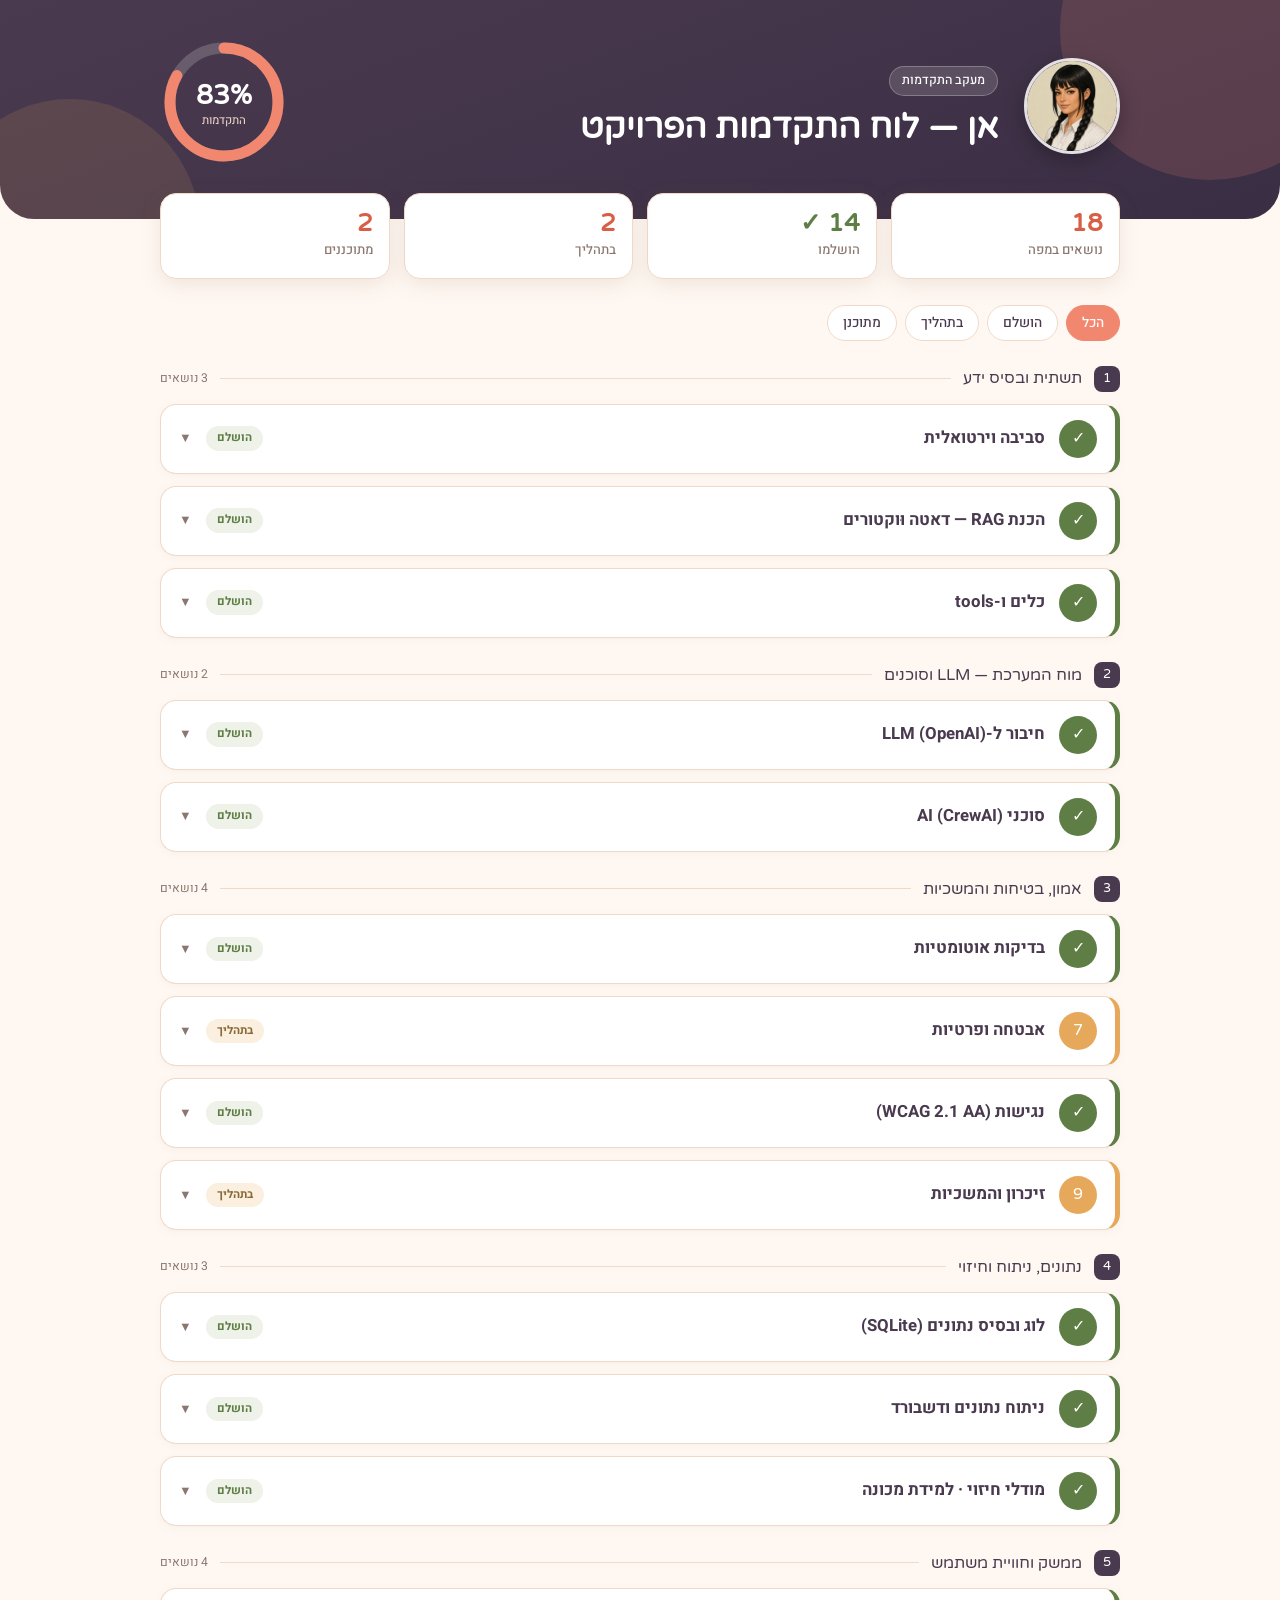
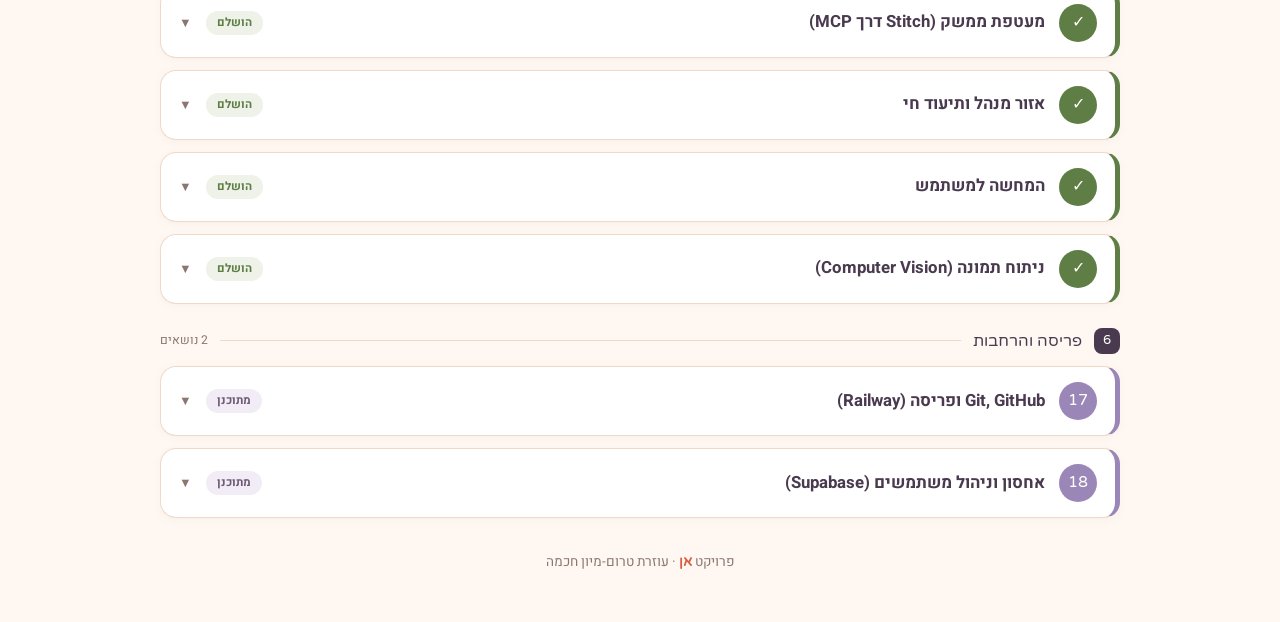
==== docs/anne_progress_dashboard.html @ 2f02ec6b "commit ראשון: "אן" — עוזרת טריאז' מקדים בעברית צירוף ראשון של הפרויקט לבקרת גרסאות. כולל את כל השכבו" ====
<!DOCTYPE html>
<html lang="he" dir="rtl">
<head>
<meta charset="utf-8">
<meta name="viewport" content="width=device-width, initial-scale=1">
<title>אן — לוח התקדמות</title>
<link rel="preconnect" href="https://fonts.googleapis.com">
<link rel="preconnect" href="https://fonts.gstatic.com" crossorigin>
<link href="https://fonts.googleapis.com/css2?family=Varela+Round&family=Heebo:wght@300;400;500;700;800&display=swap" rel="stylesheet">
<style>
:root{
  --page:#FFF8F2;--surface:#FFFFFF;--cream:#FBF0E2;
  --coral:#F2876F;--coral-d:#D85F45;--coral-l:#FDEEE8;
  --plum:#4A3A4F;--lav:#9B86B8;--gold:#E6A95C;
  --sage:#5F7E45;--sage-bg:#EEF2E9;
  --muted:#8C7670;--border:#F0D9C9;
  --disp:'Varela Round',sans-serif;--body:'Heebo',sans-serif;
  --shadow:0 6px 22px rgba(122,90,74,.12);
}
*{box-sizing:border-box;margin:0;padding:0}
body{font-family:var(--body);background:var(--page);color:var(--plum);line-height:1.6;-webkit-font-smoothing:antialiased;padding-bottom:3rem}
.wrap{max-width:1000px;margin:0 auto;padding:0 20px}
.hero{background:linear-gradient(160deg,#4A3A4F 0%,#3A2E44 100%);color:#fff;border-radius:0 0 34px 34px;padding:38px 0 44px;position:relative;overflow:hidden}
.hero::before{content:"";position:absolute;width:300px;height:300px;border-radius:50%;background:var(--coral);opacity:.16;top:-120px;right:-80px}
.hero::after{content:"";position:absolute;width:260px;height:260px;border-radius:50%;background:var(--gold);opacity:.13;bottom:-140px;left:-60px}
.hero-inner{display:flex;align-items:center;gap:26px;flex-wrap:wrap;position:relative;z-index:1}
.avatar{width:96px;height:96px;border-radius:50%;flex:none;box-shadow:0 6px 20px rgba(0,0,0,.28);border:3px solid rgba(255,255,255,.85)}
.hero h1{font-family:var(--disp);font-size:2.15rem;line-height:1.15}
.badge-view{display:inline-block;background:rgba(255,255,255,.14);border:1px solid rgba(255,255,255,.25);color:#fff;font-size:.78rem;font-weight:500;padding:4px 12px;border-radius:999px;margin-bottom:12px}
.ring-box{margin-inline-start:auto;text-align:center;position:relative}
.ring{transform:rotate(-90deg)}
.ring-track{fill:none;stroke:rgba(255,255,255,.18);stroke-width:11}
.ring-val{fill:none;stroke:var(--coral);stroke-width:11;stroke-linecap:round;stroke-dasharray:339.29;stroke-dashoffset:339.29;transition:stroke-dashoffset 1.4s cubic-bezier(.22,1,.36,1)}
.ring-num{position:absolute;inset:0;display:flex;flex-direction:column;align-items:center;justify-content:center}
.ring-num b{font-family:var(--disp);font-size:1.7rem;line-height:1}
.ring-num span{font-size:.72rem;color:#FBE0D0;margin-top:2px}
.tiles{display:grid;grid-template-columns:repeat(4,1fr);gap:14px;margin-top:-26px;position:relative;z-index:3}
.tile{background:var(--surface);border:1px solid var(--border);border-radius:16px;padding:16px;box-shadow:var(--shadow)}
.tile b{font-family:var(--disp);font-size:1.55rem;color:var(--coral-d);display:block;line-height:1.1}
.tile small{color:var(--muted);font-size:.82rem;font-weight:500}
.tile.accent b{color:var(--sage)}
.filters{display:flex;gap:8px;flex-wrap:wrap;margin:26px 0 18px}
.filters button{font-family:var(--body);font-size:.86rem;font-weight:500;cursor:pointer;border:1px solid var(--border);background:var(--surface);color:var(--plum);padding:7px 15px;border-radius:999px;transition:all .18s}
.filters button:hover{border-color:var(--coral)}
.filters button.on{background:var(--coral);border-color:var(--coral);color:#fff}
.filters button:focus-visible{outline:3px solid var(--lav);outline-offset:2px}
.phase{display:flex;align-items:center;gap:12px;margin:24px 0 12px}
.phase-num{width:26px;height:26px;border-radius:8px;flex:none;background:var(--plum);color:#fff;font-family:var(--disp);font-size:.82rem;display:flex;align-items:center;justify-content:center}
.phase h2{font-family:var(--disp);font-size:1.02rem;font-weight:400;color:var(--plum);white-space:nowrap}
.phase .line{flex:1;height:1px;background:var(--border)}
.phase .cnt{font-size:.76rem;color:var(--muted);white-space:nowrap}
.card{background:var(--surface);border:1px solid var(--border);border-radius:16px;margin-bottom:12px;overflow:hidden;box-shadow:0 2px 8px rgba(122,90,74,.05);border-inline-start:5px solid var(--muted);transition:box-shadow .2s,transform .2s}
.card.s-done{border-inline-start-color:var(--sage)}
.card.s-progress{border-inline-start-color:var(--gold)}
.card.s-planned{border-inline-start-color:var(--lav)}
.card:hover{box-shadow:var(--shadow);transform:translateY(-1px)}
.card-head{display:flex;align-items:center;gap:14px;padding:15px 18px;cursor:pointer;user-select:none}
.num{width:38px;height:38px;border-radius:50%;flex:none;display:flex;align-items:center;justify-content:center;font-family:var(--disp);font-size:1rem;color:#fff;background:var(--lav)}
.s-done .num{background:var(--sage)}.s-progress .num{background:var(--gold)}
.card-head h3{font-size:1.05rem;font-weight:700;flex:1;min-width:0}
.pill{font-size:.72rem;font-weight:700;padding:3px 11px;border-radius:999px;white-space:nowrap}
.pill.done{background:var(--sage-bg);color:var(--sage)}
.pill.progress{background:#FBF0DF;color:#8A6A3A}
.pill.planned{background:#F1ECF5;color:#6E5A75}
.chev{color:var(--muted);transition:transform .25s;flex:none;font-size:.8rem}
.card.open .chev{transform:rotate(180deg)}
.card-body{max-height:0;overflow:hidden;transition:max-height .35s ease}
.card-body-in{padding:0 70px 18px 18px}
.card-body p{color:var(--plum);margin-bottom:10px}
.card-body .note{color:var(--muted);font-size:.9rem;background:var(--cream);border-radius:10px;padding:9px 12px;border-inline-start:3px solid var(--gold)}
.module{display:inline-block;font-size:.76rem;font-weight:500;color:var(--coral-d);background:var(--coral-l);padding:4px 12px;border-radius:999px}
footer{text-align:center;color:var(--muted);font-size:.85rem;margin-top:34px}
footer b{color:var(--coral-d);font-family:var(--disp)}
@media(max-width:720px){.tiles{grid-template-columns:repeat(2,1fr)}.ring-box{margin:18px auto 0}.hero-inner{justify-content:center;text-align:center}.card-body-in{padding-inline:18px}.phase h2{white-space:normal}}
@media(prefers-reduced-motion:reduce){*{transition:none!important;animation:none!important}.ring-val{transition:none!important}}
</style>
</head>
<body>
<header class="hero">
  <div class="wrap hero-inner">
    <img class="avatar" src="[data-uri]" alt="אן">
    <div>
      <span class="badge-view">מעקב התקדמות</span>
      <h1>אן — לוח התקדמות הפרויקט</h1>
    </div>
    <div class="ring-box">
      <svg class="ring" width="128" height="128" viewBox="0 0 128 128">
        <circle class="ring-track" cx="64" cy="64" r="54"></circle>
        <circle class="ring-val" id="ring" cx="64" cy="64" r="54"></circle>
      </svg>
      <div class="ring-num"><b id="pctnum">0%</b><span>התקדמות</span></div>
    </div>
  </div>
</header>
<div class="wrap">
  <div class="tiles">
    <div class="tile"><b>18</b><small>נושאים במפה</small></div>
    <div class="tile accent"><b>14 ✓</b><small>הושלמו</small></div>
    <div class="tile"><b>2</b><small>בתהליך</small></div>
    <div class="tile"><b>2</b><small>מתוכננים</small></div>
  </div>
  <div class="filters" id="filters">
    <button class="on" data-f="all">הכל</button>
    <button data-f="done">הושלם</button>
    <button data-f="progress">בתהליך</button>
    <button data-f="planned">מתוכנן</button>
  </div>
  <div id="list"></div>
  <footer>פרויקט <b>אן</b> · עוזרת טרום-מיון חכמה</footer>
</div>
<script>
const DATA=[{"n": 1, "phase": "foundation", "title": "סביבה וירטואלית", "status": "done", "connect": "סביבת עבודה וירטואלית (Python 3.12.11) שמבודדת את כל התלויות של הפרויקט ומבטיחה שהוא ירוץ באופן זהה בכל מחשב — גם ב-Mac וגם ב-Windows. כל התקנה והרצה מתבצעות בתוך הסביבה כדי למנוע התנגשויות גרסאות.", "module": "יסודות · סביבת פיתוח", "note": ""}, {"n": 2, "phase": "foundation", "title": "הכנת RAG — דאטה וּוקטורים", "status": "done", "connect": "25 מסמכי עברית לטיפול ראשוני נוקו (בלי תפריטים ופרסומות), חולקו לפי תחום ל-chunks והוטמעו כווקטורים ב-ChromaDB עם מודל embedding רב-לשוני (e5). שם התת-תיקייה הפך לתגית topic, כך שכל רופא שולף רק מהתחום שלו. השליפה סמנטית — לפי משמעות ולא מילים מדויקות.", "module": "LLM & RAG", "note": ""}, {"n": 3, "phase": "foundation", "title": "כלים ו-tools", "status": "done", "connect": "כלי הקשר חינמיים וללא מפתח: מזג אוויר (Open-Meteo, כולל מקסימום יומי), שעה מקומית (datetime) ומיקום. יחד עם שליפת ה-RAG, כולם עטופים ככלי CrewAI שהסוכנים קוראים בזמן שיחה. ההקשר הזה מדייק את האנמנזה — למשל כאב ראש אחרי יום חם מעלה השערת התייבשות.", "module": "APIs · Function Calling", "note": ""}, {"n": 4, "phase": "brain", "title": "חיבור ל-LLM (OpenAI)", "status": "done", "connect": "כל הסוכנים רצים על מודל של OpenAI (GPT), עם מפתח שנשמר ב-.env ולא בקוד. לכל תפקיד מודל וטמפרטורה מותאמים: הבטיחות מקבלת את המודל החזק בטמפרטורה נמוכה, והמומחים מודל חסכוני. טמפרטורה נמוכה קריטית ברפואה — רוצים עקביות, לא יצירתיות.", "module": "LLM", "note": ""}, {"n": 5, "phase": "brain", "title": "סוכני AI (CrewAI)", "status": "done", "connect": "צוות של שישה סוכנים: אן (אנמנזה + הקול היחיד שהמשתמש שומע), ארבעה רופאים מומחים — Dr. Wynds (פצעים), Dr. Anziety (חרדה), Dr. DeHydra (התייבשות), Dr. Colde (הצטננות) — ו-Dr. Dexter לבטיחות. מה שמבדיל ביניהם הוא ההנחיה והכלים, לא המודל. הניתוב לרופא נעשה מאחורי הקלעים, והתשובה תמיד חוזרת דרך אן.", "module": "Agents · CrewAI", "note": ""}, {"n": 6, "phase": "trust", "title": "בדיקות אוטומטיות", "status": "done", "connect": "סוללת בדיקות אחת (test_anne_suite) שגדלה יחד עם הפרויקט: 127 בדיקות שעוברות במלואן (0 נכשלו), ממופות לתוכנית בדיקות בת 19 נקודות ולשקפי המצגת. מצב offline רץ בחינם בלי קריאות LLM, ומצב חי מאמת שיחות שלמות מקצה-לקצה. חמש נקודות שתלויות בשלבים עתידיים מסומנות כ'מדולג' עם סיבה — דילוג מוצהר אינו כישלון.", "module": "Testing", "note": ""}, {"n": 7, "phase": "trust", "title": "אבטחה ופרטיות", "status": "progress", "connect": "Dr. Dexter חוסם מצבי חירום ומפנה למיון או למוקד רפואה דחופה קרוב ופתוח לפי מיקום ושעה, מתוך מאגר מקומי. validator מסנן מקורות שהומצאו, וכל הסודות — כולל פרטי הכניסה לאזור המנהל — נשמרים ב-.env מחוץ ל-Git. עמידות להזרקת הנחיות מאומתת בבדיקות, והפרטיות מובנית: הלוג שומר שדות מובנים בלבד.", "module": "AI Security", "note": ""}, {"n": 8, "phase": "trust", "title": "נגישות (WCAG 2.1 AA)", "status": "done", "connect": "הממשק נבנה לפי WCAG 2.1 רמת AA — המכנה המשותף של התקן הישראלי ת\"י 5568 ושל EN 301 549 האירופי: HTML סמנטי, ניווט מקלדת מלא, יחסי ניגודיות, שמות נגישים, ופאנל התאמות אישיות. תשובות אן מוכרזות לקוראי מסך, והודעות חירום בעדיפות מיידית.", "module": "נגישות · WCAG", "note": ""}, {"n": 9, "phase": "trust", "title": "זיכרון והמשכיות", "status": "progress", "connect": "ChatSession שומר את הקשר השיחה בין תורים, כך שאן זוכרת מה נאמר קודם. בממשק נוצר מזהה אקראי ואנונימי שנשמר בדפדפן (localStorage, כמו קוקי) ומאפשר להמשיך את אותה שיחה — והמזהה עצמו במכוון אינו נכתב ללוג, כדי לשמור על הפרטיות המובנית. מה שנותר: שאלת מעקב בביקור חוזר ('איך אתה מרגיש היום?').", "module": "CrewAI · Memory", "note": ""}, {"n": 10, "phase": "data", "title": "לוג ובסיס נתונים (SQLite)", "status": "done", "connect": "כל תור-שיחה נשמר כרשומה אנונימית ב-SQLite: תחום, תמצית תסמין, חומרה, שעה, מזג אוויר, האם הופנה למיון, ומדדי מערכת. הסכמה תוכננה בכוונה בלי שדה טקסט-חופשי, כך שאין איפה לשמור מידע מזהה. זהו הבסיס לניתוח הנתונים ולמודל החיזוי.", "module": "Databases · SQL", "note": ""}, {"n": 11, "phase": "data", "title": "ניתוח נתונים ודשבורד", "status": "done", "connect": "pandas מנתח את הלוג, ו-Altair (Vega-Lite) מצייר את הגרפים בדשבורד Streamlit: התפלגות מקרים לפי תחום ושעה, שיעור ההפניות למיון, שימוש בכלים ואיורים נפוצים. מעל כל גרף יש הסבר קצר על מה הוא מציג, ויש מתג בין נתונים סינתטיים (500 רשומות) לנתונים אמיתיים. התובנה המרכזית מחברת מזג אוויר לפניות — feature engineering אמיתי.", "module": "Data Science · EDA · Streamlit", "note": ""}, {"n": 12, "phase": "data", "title": "מודלי חיזוי · למידת מכונה", "status": "done", "connect": "ארבעה מודלים ב-scikit-learn מתאמנים על אותו פיצול ומשווים ביניהם: רגרסיה לוגיסטית, יער אקראי, הגבהת גרדיאנט, ובסיס-שכיחות כקו ייחוס. כל מודל מוצג עם ROC-AUC, הסבר בעברית פשוטה, ותיבה נפתחת עם המתמטיקה שמאחוריו — וגם חיזוי אינטראקטיבי 'מה-אם'. כהדגמה לימודית של ML, לא ככלי קליני.", "module": "Machine Learning", "note": ""}, {"n": 13, "phase": "ui", "title": "מעטפת ממשק (Stitch דרך MCP)", "status": "done", "connect": "ממשק הצ'אט של אן נבנה ומחובר ל-backend דרך ChatSession.run_turn — המשתמש כותב, ואן עונה בעברית עם איור ומקורות, כולל הזרמת התשובה בזמן אמת. העיצוב נעשה מול Stitch דרך חיבור MCP — כלומר פרוטוקול MCP נמצא בשימוש בפועל בתהליך הפיתוח (ולא רק בתכנון); חיבור MCP מהאפליקציה עצמה לשירותים חיצוניים הוא שלב עתידי. נוסף גם אזור מנהל מעוצב שמרכז את כל תוצרי הפרויקט.", "module": "UI · Frontend · MCP", "note": ""}, {"n": 14, "phase": "ui", "title": "אזור מנהל ותיעוד חי", "status": "done", "connect": "מסך מנהל מוגן שמרכז את כל תוצרי הפרויקט: דשבורד, מודל חיזוי, מסמך איפיון, תוכנית בדיקות, מקורות הידע, גלריית האיורים, רישיונות ותרחישי הדגמה. כל מסמך נמשך בזמן אמת ממקורו החי — כך שתמיד מוצגת הגרסה העדכנית ולא עותק מיושן.", "module": "תיעוד · UI", "note": ""}, {"n": 15, "phase": "ui", "title": "המחשה למשתמש", "status": "done", "connect": "איור הטיפול נבחר מרשימה סגורה ומאושרת מראש (illustration_id) — התאמה ודאית או כלום, כדי לא להטעות. 20 האיורים והמיפוי (illustrations.json) קיימים, וההצגה בפועל עובדת בממשק: האיור הנכון מופיע לצד תשובת אן, עם כיתובי השלבים בעברית.", "module": "UX · המחשה ויזואלית", "note": ""}, {"n": 16, "phase": "ui", "title": "ניתוח תמונה (Computer Vision)", "status": "done", "connect": "המשתמש מעלה תמונה, והמערכת בודקת אם היא שמישה (חדות, חשיפה), מחלצת מאפיינים מדידים (אחוז אדמומיות, שטח) בעזרת Pillow ו-numpy, ומקבלת תיאור טקסטואלי בעברית ממודל ראייה. התיאור נכנס לתשאול כהקשר נוסף — זה מעשיר תשאול ואינו אבחון, והתמונה מנותחת בזיכרון ואינה נשמרת (כולל הסרת EXIF).", "module": "Computer Vision", "note": ""}, {"n": 17, "phase": "deploy", "title": "Git, GitHub ופריסה (Railway)", "status": "planned", "connect": "ניהול גרסאות ב-Git וב-GitHub, והעלאת המערכת לרשת עם Railway. זה הופך את הפרויקט מ'רץ אצלי במחשב' ל'זמין אונליין' לכל מי שיש לו קישור.", "module": "Git · Deployment", "note": ""}, {"n": 18, "phase": "deploy", "title": "אחסון וניהול משתמשים (Supabase)", "status": "planned", "connect": "שדרוג מ-SQLite המקומי ל-Supabase (Postgres בענן) עם ניהול משתמשים מובנה, שיחליף את שער הכניסה הזמני של אזור המנהל. האפליקציה תדבר עם Supabase דרך ה-SDK, ואת הקמת הסכמה אפשר לבצע דרך שרת ה-MCP של Supabase. בזכות שכבת אחסון מודולרית, המעבר הוא בעיקר החלפת ה'צינור' מאחורי אותן פונקציות.", "module": "Databases (ענן) · MCP", "note": ""}];const PHASES=[{"key": "foundation", "label": "תשתית ובסיס ידע"}, {"key": "brain", "label": "מוח המערכת — LLM וסוכנים"}, {"key": "trust", "label": "אמון, בטיחות והמשכיות"}, {"key": "data", "label": "נתונים, ניתוח וחיזוי"}, {"key": "ui", "label": "ממשק וחוויית משתמש"}, {"key": "deploy", "label": "פריסה והרחבות"}];const PCT=83;
const statusText={done:"הושלם",progress:"בתהליך",planned:"מתוכנן"};
const list=document.getElementById('list');

function phaseHeader(idx,label,count){
  const d=document.createElement('div');d.className='phase';
  d.innerHTML='<span class="phase-num">'+idx+'</span><h2>'+label+'</h2><span class="line"></span><span class="cnt">'+count+' נושאים</span>';
  return d;
}
function cardEl(x){
  const c=document.createElement('div');c.className='card s-'+x.status;
  c.innerHTML='<div class="card-head"><div class="num">'+(x.status==='done'?'✓':x.n)+'</div>'+
    '<h3>'+x.title+'</h3><span class="pill '+x.status+'">'+statusText[x.status]+'</span><span class="chev">▼</span></div>'+
    '<div class="card-body"><div class="card-body-in"><p>'+x.connect+'</p>'+
    (x.note?'<p class="note">'+x.note+'</p>':'')+
    '<div><span class="module">'+x.module+'</span></div></div></div>';
  const head=c.querySelector('.card-head'),body=c.querySelector('.card-body');
  head.addEventListener('click',()=>{const o=c.classList.toggle('open');body.style.maxHeight=o?body.scrollHeight+'px':'0';});
  return c;
}
function render(filter){
  list.innerHTML='';
  if(filter==='all'){
    PHASES.forEach((p,i)=>{
      const items=DATA.filter(x=>x.phase===p.key);
      if(!items.length)return;
      list.appendChild(phaseHeader(i+1,p.label,items.length));
      items.forEach(x=>list.appendChild(cardEl(x)));
    });
  }else{
    const items=DATA.filter(x=>x.status===filter);
    if(!items.length){const e=document.createElement('p');e.style.cssText='color:var(--muted);padding:12px';e.textContent='אין נושאים בקטגוריה הזו.';list.appendChild(e);return;}
    items.forEach(x=>list.appendChild(cardEl(x)));
  }
}
document.getElementById('filters').addEventListener('click',e=>{
  const b=e.target.closest('button');if(!b)return;
  document.querySelectorAll('#filters button').forEach(x=>x.classList.remove('on'));
  b.classList.add('on');render(b.dataset.f);
});
render('all');
window.addEventListener('load',()=>{
  const r=document.getElementById('ring'),circ=2*Math.PI*54;
  setTimeout(()=>{r.style.strokeDashoffset=circ*(1-PCT/100);},180);
  const num=document.getElementById('pctnum');let cur=0;
  const iv=setInterval(()=>{cur+=2;if(cur>=PCT){cur=PCT;clearInterval(iv);}num.textContent=cur+'%';},26);
});
</script>
</body></html>
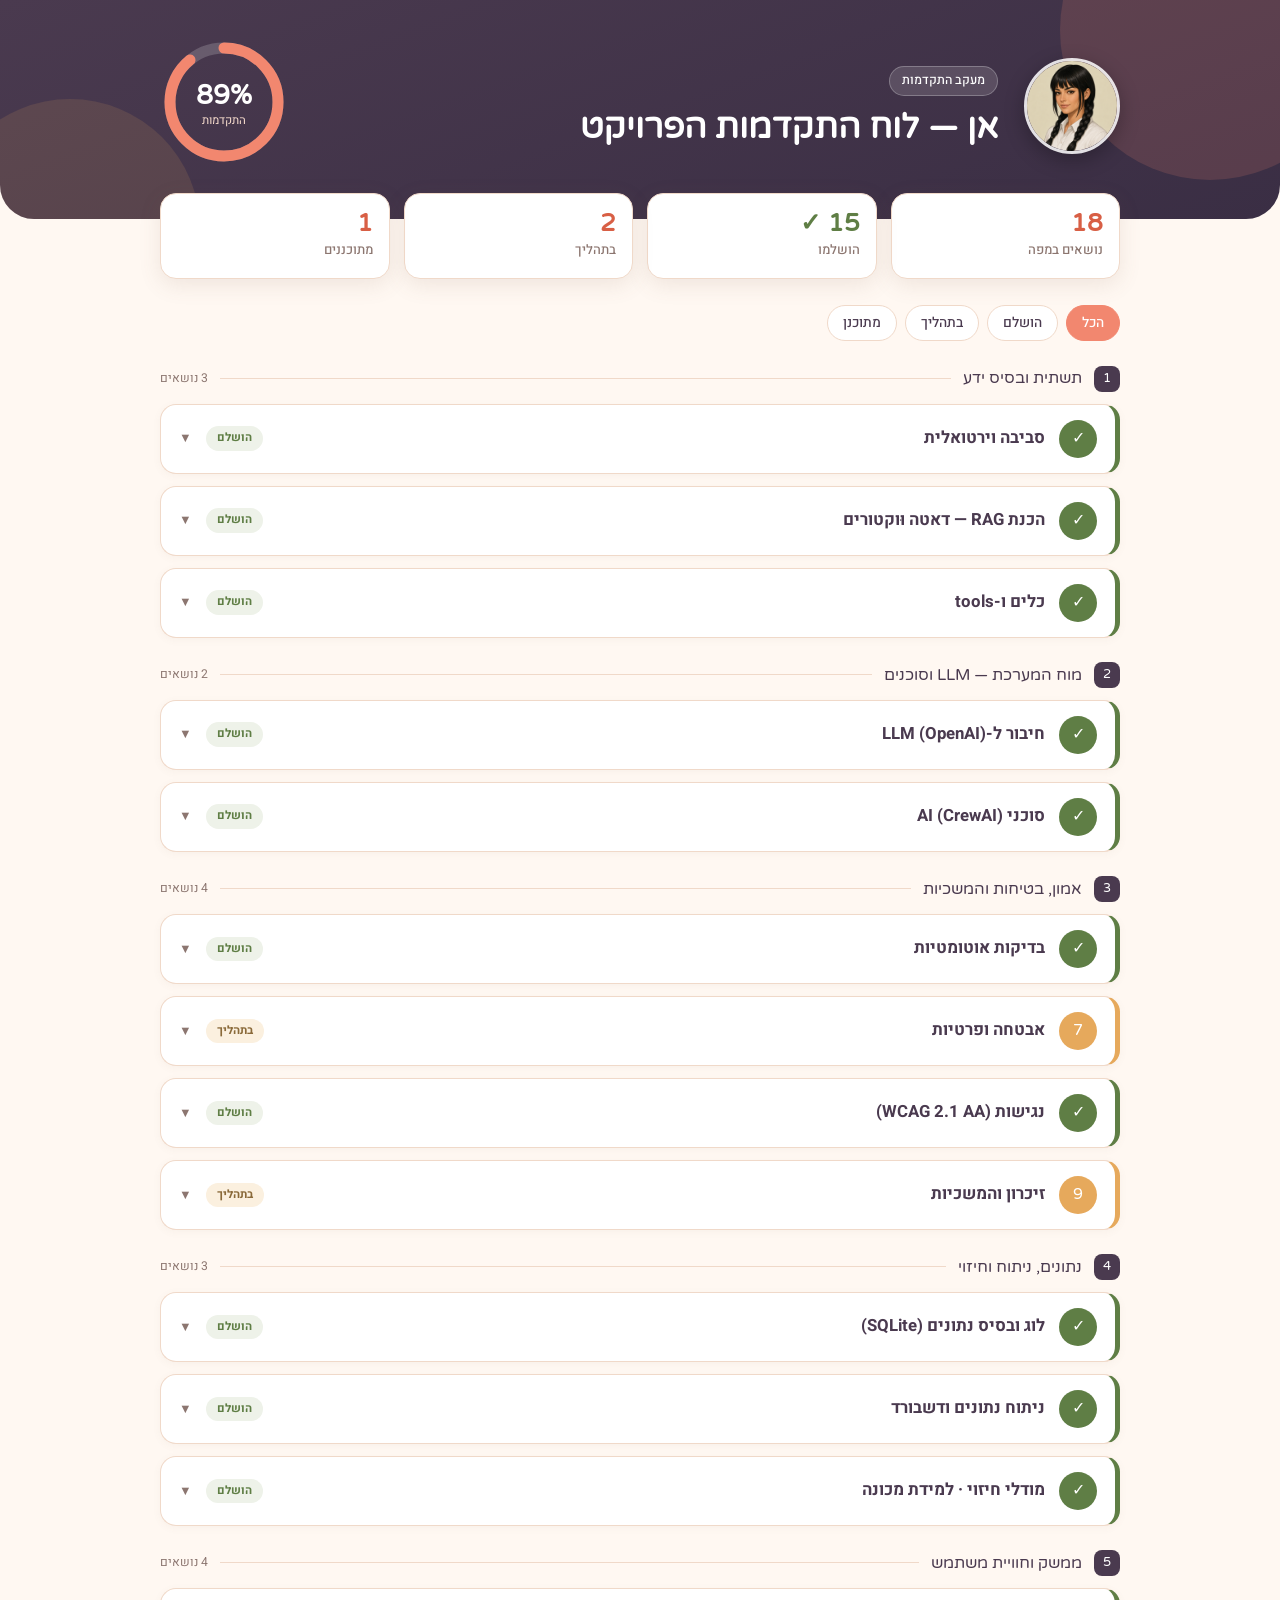
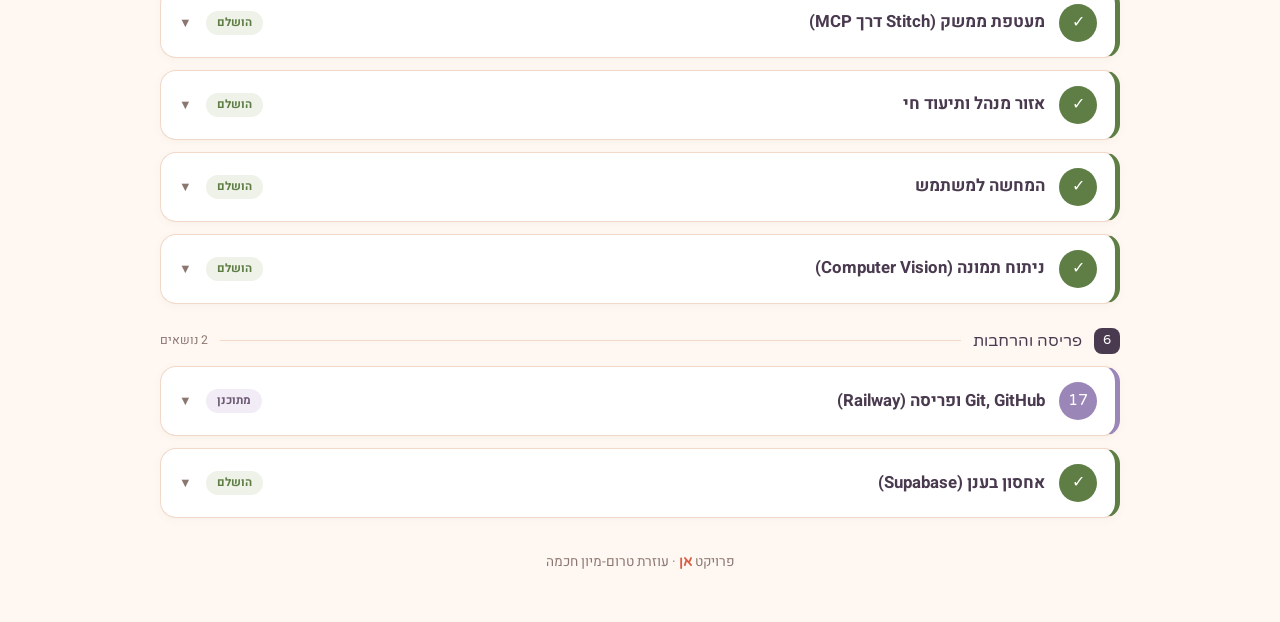
==== commit c0cb0d6a: "שכבת Supabase ללוג השיחות: מתג backend, RLS ומיגרציה נוצרת לוג השיחות רץ מעכשיו מעל SQLite מקומי או " ====
--- a/docs/anne_progress_dashboard.html
+++ b/docs/anne_progress_dashboard.html
@@ -95,9 +95,9 @@
 <div class="wrap">
   <div class="tiles">
     <div class="tile"><b>18</b><small>נושאים במפה</small></div>
-    <div class="tile accent"><b>14 ✓</b><small>הושלמו</small></div>
+    <div class="tile accent"><b>15 ✓</b><small>הושלמו</small></div>
     <div class="tile"><b>2</b><small>בתהליך</small></div>
-    <div class="tile"><b>2</b><small>מתוכננים</small></div>
+    <div class="tile"><b>1</b><small>מתוכננים</small></div>
   </div>
   <div class="filters" id="filters">
     <button class="on" data-f="all">הכל</button>
@@ -109,7 +109,7 @@
   <footer>פרויקט <b>אן</b> · עוזרת טרום-מיון חכמה</footer>
 </div>
 <script>
-const DATA=[{"n": 1, "phase": "foundation", "title": "סביבה וירטואלית", "status": "done", "connect": "סביבת עבודה וירטואלית (Python 3.12.11) שמבודדת את כל התלויות של הפרויקט ומבטיחה שהוא ירוץ באופן זהה בכל מחשב — גם ב-Mac וגם ב-Windows. כל התקנה והרצה מתבצעות בתוך הסביבה כדי למנוע התנגשויות גרסאות.", "module": "יסודות · סביבת פיתוח", "note": ""}, {"n": 2, "phase": "foundation", "title": "הכנת RAG — דאטה וּוקטורים", "status": "done", "connect": "25 מסמכי עברית לטיפול ראשוני נוקו (בלי תפריטים ופרסומות), חולקו לפי תחום ל-chunks והוטמעו כווקטורים ב-ChromaDB עם מודל embedding רב-לשוני (e5). שם התת-תיקייה הפך לתגית topic, כך שכל רופא שולף רק מהתחום שלו. השליפה סמנטית — לפי משמעות ולא מילים מדויקות.", "module": "LLM & RAG", "note": ""}, {"n": 3, "phase": "foundation", "title": "כלים ו-tools", "status": "done", "connect": "כלי הקשר חינמיים וללא מפתח: מזג אוויר (Open-Meteo, כולל מקסימום יומי), שעה מקומית (datetime) ומיקום. יחד עם שליפת ה-RAG, כולם עטופים ככלי CrewAI שהסוכנים קוראים בזמן שיחה. ההקשר הזה מדייק את האנמנזה — למשל כאב ראש אחרי יום חם מעלה השערת התייבשות.", "module": "APIs · Function Calling", "note": ""}, {"n": 4, "phase": "brain", "title": "חיבור ל-LLM (OpenAI)", "status": "done", "connect": "כל הסוכנים רצים על מודל של OpenAI (GPT), עם מפתח שנשמר ב-.env ולא בקוד. לכל תפקיד מודל וטמפרטורה מותאמים: הבטיחות מקבלת את המודל החזק בטמפרטורה נמוכה, והמומחים מודל חסכוני. טמפרטורה נמוכה קריטית ברפואה — רוצים עקביות, לא יצירתיות.", "module": "LLM", "note": ""}, {"n": 5, "phase": "brain", "title": "סוכני AI (CrewAI)", "status": "done", "connect": "צוות של שישה סוכנים: אן (אנמנזה + הקול היחיד שהמשתמש שומע), ארבעה רופאים מומחים — Dr. Wynds (פצעים), Dr. Anziety (חרדה), Dr. DeHydra (התייבשות), Dr. Colde (הצטננות) — ו-Dr. Dexter לבטיחות. מה שמבדיל ביניהם הוא ההנחיה והכלים, לא המודל. הניתוב לרופא נעשה מאחורי הקלעים, והתשובה תמיד חוזרת דרך אן.", "module": "Agents · CrewAI", "note": ""}, {"n": 6, "phase": "trust", "title": "בדיקות אוטומטיות", "status": "done", "connect": "סוללת בדיקות אחת (test_anne_suite) שגדלה יחד עם הפרויקט: 127 בדיקות שעוברות במלואן (0 נכשלו), ממופות לתוכנית בדיקות בת 19 נקודות ולשקפי המצגת. מצב offline רץ בחינם בלי קריאות LLM, ומצב חי מאמת שיחות שלמות מקצה-לקצה. חמש נקודות שתלויות בשלבים עתידיים מסומנות כ'מדולג' עם סיבה — דילוג מוצהר אינו כישלון.", "module": "Testing", "note": ""}, {"n": 7, "phase": "trust", "title": "אבטחה ופרטיות", "status": "progress", "connect": "Dr. Dexter חוסם מצבי חירום ומפנה למיון או למוקד רפואה דחופה קרוב ופתוח לפי מיקום ושעה, מתוך מאגר מקומי. validator מסנן מקורות שהומצאו, וכל הסודות — כולל פרטי הכניסה לאזור המנהל — נשמרים ב-.env מחוץ ל-Git. עמידות להזרקת הנחיות מאומתת בבדיקות, והפרטיות מובנית: הלוג שומר שדות מובנים בלבד.", "module": "AI Security", "note": ""}, {"n": 8, "phase": "trust", "title": "נגישות (WCAG 2.1 AA)", "status": "done", "connect": "הממשק נבנה לפי WCAG 2.1 רמת AA — המכנה המשותף של התקן הישראלי ת\"י 5568 ושל EN 301 549 האירופי: HTML סמנטי, ניווט מקלדת מלא, יחסי ניגודיות, שמות נגישים, ופאנל התאמות אישיות. תשובות אן מוכרזות לקוראי מסך, והודעות חירום בעדיפות מיידית.", "module": "נגישות · WCAG", "note": ""}, {"n": 9, "phase": "trust", "title": "זיכרון והמשכיות", "status": "progress", "connect": "ChatSession שומר את הקשר השיחה בין תורים, כך שאן זוכרת מה נאמר קודם. בממשק נוצר מזהה אקראי ואנונימי שנשמר בדפדפן (localStorage, כמו קוקי) ומאפשר להמשיך את אותה שיחה — והמזהה עצמו במכוון אינו נכתב ללוג, כדי לשמור על הפרטיות המובנית. מה שנותר: שאלת מעקב בביקור חוזר ('איך אתה מרגיש היום?').", "module": "CrewAI · Memory", "note": ""}, {"n": 10, "phase": "data", "title": "לוג ובסיס נתונים (SQLite)", "status": "done", "connect": "כל תור-שיחה נשמר כרשומה אנונימית ב-SQLite: תחום, תמצית תסמין, חומרה, שעה, מזג אוויר, האם הופנה למיון, ומדדי מערכת. הסכמה תוכננה בכוונה בלי שדה טקסט-חופשי, כך שאין איפה לשמור מידע מזהה. זהו הבסיס לניתוח הנתונים ולמודל החיזוי.", "module": "Databases · SQL", "note": ""}, {"n": 11, "phase": "data", "title": "ניתוח נתונים ודשבורד", "status": "done", "connect": "pandas מנתח את הלוג, ו-Altair (Vega-Lite) מצייר את הגרפים בדשבורד Streamlit: התפלגות מקרים לפי תחום ושעה, שיעור ההפניות למיון, שימוש בכלים ואיורים נפוצים. מעל כל גרף יש הסבר קצר על מה הוא מציג, ויש מתג בין נתונים סינתטיים (500 רשומות) לנתונים אמיתיים. התובנה המרכזית מחברת מזג אוויר לפניות — feature engineering אמיתי.", "module": "Data Science · EDA · Streamlit", "note": ""}, {"n": 12, "phase": "data", "title": "מודלי חיזוי · למידת מכונה", "status": "done", "connect": "ארבעה מודלים ב-scikit-learn מתאמנים על אותו פיצול ומשווים ביניהם: רגרסיה לוגיסטית, יער אקראי, הגבהת גרדיאנט, ובסיס-שכיחות כקו ייחוס. כל מודל מוצג עם ROC-AUC, הסבר בעברית פשוטה, ותיבה נפתחת עם המתמטיקה שמאחוריו — וגם חיזוי אינטראקטיבי 'מה-אם'. כהדגמה לימודית של ML, לא ככלי קליני.", "module": "Machine Learning", "note": ""}, {"n": 13, "phase": "ui", "title": "מעטפת ממשק (Stitch דרך MCP)", "status": "done", "connect": "ממשק הצ'אט של אן נבנה ומחובר ל-backend דרך ChatSession.run_turn — המשתמש כותב, ואן עונה בעברית עם איור ומקורות, כולל הזרמת התשובה בזמן אמת. העיצוב נעשה מול Stitch דרך חיבור MCP — כלומר פרוטוקול MCP נמצא בשימוש בפועל בתהליך הפיתוח (ולא רק בתכנון); חיבור MCP מהאפליקציה עצמה לשירותים חיצוניים הוא שלב עתידי. נוסף גם אזור מנהל מעוצב שמרכז את כל תוצרי הפרויקט.", "module": "UI · Frontend · MCP", "note": ""}, {"n": 14, "phase": "ui", "title": "אזור מנהל ותיעוד חי", "status": "done", "connect": "מסך מנהל מוגן שמרכז את כל תוצרי הפרויקט: דשבורד, מודל חיזוי, מסמך איפיון, תוכנית בדיקות, מקורות הידע, גלריית האיורים, רישיונות ותרחישי הדגמה. כל מסמך נמשך בזמן אמת ממקורו החי — כך שתמיד מוצגת הגרסה העדכנית ולא עותק מיושן.", "module": "תיעוד · UI", "note": ""}, {"n": 15, "phase": "ui", "title": "המחשה למשתמש", "status": "done", "connect": "איור הטיפול נבחר מרשימה סגורה ומאושרת מראש (illustration_id) — התאמה ודאית או כלום, כדי לא להטעות. 20 האיורים והמיפוי (illustrations.json) קיימים, וההצגה בפועל עובדת בממשק: האיור הנכון מופיע לצד תשובת אן, עם כיתובי השלבים בעברית.", "module": "UX · המחשה ויזואלית", "note": ""}, {"n": 16, "phase": "ui", "title": "ניתוח תמונה (Computer Vision)", "status": "done", "connect": "המשתמש מעלה תמונה, והמערכת בודקת אם היא שמישה (חדות, חשיפה), מחלצת מאפיינים מדידים (אחוז אדמומיות, שטח) בעזרת Pillow ו-numpy, ומקבלת תיאור טקסטואלי בעברית ממודל ראייה. התיאור נכנס לתשאול כהקשר נוסף — זה מעשיר תשאול ואינו אבחון, והתמונה מנותחת בזיכרון ואינה נשמרת (כולל הסרת EXIF).", "module": "Computer Vision", "note": ""}, {"n": 17, "phase": "deploy", "title": "Git, GitHub ופריסה (Railway)", "status": "planned", "connect": "ניהול גרסאות ב-Git וב-GitHub, והעלאת המערכת לרשת עם Railway. זה הופך את הפרויקט מ'רץ אצלי במחשב' ל'זמין אונליין' לכל מי שיש לו קישור.", "module": "Git · Deployment", "note": ""}, {"n": 18, "phase": "deploy", "title": "אחסון וניהול משתמשים (Supabase)", "status": "planned", "connect": "שדרוג מ-SQLite המקומי ל-Supabase (Postgres בענן) עם ניהול משתמשים מובנה, שיחליף את שער הכניסה הזמני של אזור המנהל. האפליקציה תדבר עם Supabase דרך ה-SDK, ואת הקמת הסכמה אפשר לבצע דרך שרת ה-MCP של Supabase. בזכות שכבת אחסון מודולרית, המעבר הוא בעיקר החלפת ה'צינור' מאחורי אותן פונקציות.", "module": "Databases (ענן) · MCP", "note": ""}];const PHASES=[{"key": "foundation", "label": "תשתית ובסיס ידע"}, {"key": "brain", "label": "מוח המערכת — LLM וסוכנים"}, {"key": "trust", "label": "אמון, בטיחות והמשכיות"}, {"key": "data", "label": "נתונים, ניתוח וחיזוי"}, {"key": "ui", "label": "ממשק וחוויית משתמש"}, {"key": "deploy", "label": "פריסה והרחבות"}];const PCT=83;
+const DATA=[{"n": 1, "phase": "foundation", "title": "סביבה וירטואלית", "status": "done", "connect": "סביבת עבודה וירטואלית (Python 3.12.11) שמבודדת את כל התלויות של הפרויקט ומבטיחה שהוא ירוץ באופן זהה בכל מחשב — גם ב-Mac וגם ב-Windows. כל התקנה והרצה מתבצעות בתוך הסביבה כדי למנוע התנגשויות גרסאות.", "module": "יסודות · סביבת פיתוח", "note": ""}, {"n": 2, "phase": "foundation", "title": "הכנת RAG — דאטה וּוקטורים", "status": "done", "connect": "25 מסמכי עברית לטיפול ראשוני נוקו (בלי תפריטים ופרסומות), חולקו לפי תחום ל-chunks והוטמעו כווקטורים ב-ChromaDB עם מודל embedding רב-לשוני (e5). שם התת-תיקייה הפך לתגית topic, כך שכל רופא שולף רק מהתחום שלו. השליפה סמנטית — לפי משמעות ולא מילים מדויקות.", "module": "LLM & RAG", "note": ""}, {"n": 3, "phase": "foundation", "title": "כלים ו-tools", "status": "done", "connect": "כלי הקשר חינמיים וללא מפתח: מזג אוויר (Open-Meteo, כולל מקסימום יומי), שעה מקומית (datetime) ומיקום. יחד עם שליפת ה-RAG, כולם עטופים ככלי CrewAI שהסוכנים קוראים בזמן שיחה. ההקשר הזה מדייק את האנמנזה — למשל כאב ראש אחרי יום חם מעלה השערת התייבשות.", "module": "APIs · Function Calling", "note": ""}, {"n": 4, "phase": "brain", "title": "חיבור ל-LLM (OpenAI)", "status": "done", "connect": "כל הסוכנים רצים על מודל של OpenAI (GPT), עם מפתח שנשמר ב-.env ולא בקוד. לכל תפקיד מודל וטמפרטורה מותאמים: הבטיחות מקבלת את המודל החזק בטמפרטורה נמוכה, והמומחים מודל חסכוני. טמפרטורה נמוכה קריטית ברפואה — רוצים עקביות, לא יצירתיות.", "module": "LLM", "note": ""}, {"n": 5, "phase": "brain", "title": "סוכני AI (CrewAI)", "status": "done", "connect": "צוות של שישה סוכנים: אן (אנמנזה + הקול היחיד שהמשתמש שומע), ארבעה רופאים מומחים — Dr. Wynds (פצעים), Dr. Anziety (חרדה), Dr. DeHydra (התייבשות), Dr. Colde (הצטננות) — ו-Dr. Dexter לבטיחות. מה שמבדיל ביניהם הוא ההנחיה והכלים, לא המודל. הניתוב לרופא נעשה מאחורי הקלעים, והתשובה תמיד חוזרת דרך אן.", "module": "Agents · CrewAI", "note": ""}, {"n": 6, "phase": "trust", "title": "בדיקות אוטומטיות", "status": "done", "connect": "סוללת בדיקות אחת (test_anne_suite) שגדלה יחד עם הפרויקט: 127 בדיקות שעוברות במלואן (0 נכשלו), ממופות לתוכנית בדיקות בת 19 נקודות ולשקפי המצגת. מצב offline רץ בחינם בלי קריאות LLM, ומצב חי מאמת שיחות שלמות מקצה-לקצה. חמש נקודות שתלויות בשלבים עתידיים מסומנות כ'מדולג' עם סיבה — דילוג מוצהר אינו כישלון.", "module": "Testing", "note": ""}, {"n": 7, "phase": "trust", "title": "אבטחה ופרטיות", "status": "progress", "connect": "Dr. Dexter חוסם מצבי חירום ומפנה למיון או למוקד רפואה דחופה קרוב ופתוח לפי מיקום ושעה, מתוך מאגר מקומי. validator מסנן מקורות שהומצאו, וכל הסודות — כולל פרטי הכניסה לאזור המנהל — נשמרים ב-.env מחוץ ל-Git. בבסיס הנתונים בענן מופעל RLS ואין הרשאות למפתח הציבורי. מה שנותר: החלפת שער הכניסה הזמני בניהול משתמשים מנוהל.", "module": "AI Security", "note": ""}, {"n": 8, "phase": "trust", "title": "נגישות (WCAG 2.1 AA)", "status": "done", "connect": "הממשק נבנה לפי WCAG 2.1 רמת AA — המכנה המשותף של התקן הישראלי ת\"י 5568 ושל EN 301 549 האירופי: HTML סמנטי, ניווט מקלדת מלא, יחסי ניגודיות, שמות נגישים, ופאנל התאמות אישיות. תשובות אן מוכרזות לקוראי מסך, והודעות חירום בעדיפות מיידית.", "module": "נגישות · WCAG", "note": ""}, {"n": 9, "phase": "trust", "title": "זיכרון והמשכיות", "status": "progress", "connect": "ChatSession שומר את הקשר השיחה בין תורים, כך שאן זוכרת מה נאמר קודם. בממשק נוצר מזהה אקראי ואנונימי שנשמר בדפדפן (localStorage, כמו קוקי) ומאפשר להמשיך את אותה שיחה — והמזהה עצמו במכוון אינו נכתב ללוג, כדי לשמור על הפרטיות המובנית. מה שנותר: שאלת מעקב בביקור חוזר ('איך אתה מרגיש היום?').", "module": "CrewAI · Memory", "note": ""}, {"n": 10, "phase": "data", "title": "לוג ובסיס נתונים (SQLite)", "status": "done", "connect": "כל תור-שיחה נשמר כרשומה אנונימית ב-SQLite: תחום, תמצית תסמין, חומרה, שעה, מזג אוויר, האם הופנה למיון, ומדדי מערכת. הסכמה תוכננה בכוונה בלי שדה טקסט-חופשי, כך שאין איפה לשמור מידע מזהה. זהו הבסיס לניתוח הנתונים ולמודל החיזוי.", "module": "Databases · SQL", "note": ""}, {"n": 11, "phase": "data", "title": "ניתוח נתונים ודשבורד", "status": "done", "connect": "pandas מנתח את הלוג, ו-Altair (Vega-Lite) מצייר את הגרפים בדשבורד Streamlit: התפלגות מקרים לפי תחום ושעה, שיעור ההפניות למיון, שימוש בכלים ואיורים נפוצים. מעל כל גרף יש הסבר קצר על מה הוא מציג, ויש מתג בין נתונים סינתטיים (500 רשומות) לנתונים אמיתיים. התובנה המרכזית מחברת מזג אוויר לפניות — feature engineering אמיתי.", "module": "Data Science · EDA · Streamlit", "note": ""}, {"n": 12, "phase": "data", "title": "מודלי חיזוי · למידת מכונה", "status": "done", "connect": "ארבעה מודלים ב-scikit-learn מתאמנים על אותו פיצול ומשווים ביניהם: רגרסיה לוגיסטית, יער אקראי, הגבהת גרדיאנט, ובסיס-שכיחות כקו ייחוס. כל מודל מוצג עם ROC-AUC, הסבר בעברית פשוטה, ותיבה נפתחת עם המתמטיקה שמאחוריו — וגם חיזוי אינטראקטיבי 'מה-אם'. כהדגמה לימודית של ML, לא ככלי קליני.", "module": "Machine Learning", "note": ""}, {"n": 13, "phase": "ui", "title": "מעטפת ממשק (Stitch דרך MCP)", "status": "done", "connect": "ממשק הצ'אט של אן נבנה ומחובר ל-backend דרך ChatSession.run_turn — המשתמש כותב, ואן עונה בעברית עם איור ומקורות, כולל הזרמת התשובה בזמן אמת. העיצוב נעשה מול Stitch דרך חיבור MCP — כלומר פרוטוקול MCP נמצא בשימוש בפועל בתהליך הפיתוח (ולא רק בתכנון); חיבור MCP מהאפליקציה עצמה לשירותים חיצוניים הוא שלב עתידי. נוסף גם אזור מנהל מעוצב שמרכז את כל תוצרי הפרויקט.", "module": "UI · Frontend · MCP", "note": ""}, {"n": 14, "phase": "ui", "title": "אזור מנהל ותיעוד חי", "status": "done", "connect": "מסך מנהל מוגן שמרכז את כל תוצרי הפרויקט: דשבורד, מודל חיזוי, מסמך איפיון, תוכנית בדיקות, מקורות הידע, גלריית האיורים, רישיונות ותרחישי הדגמה. כל מסמך נמשך בזמן אמת ממקורו החי — כך שתמיד מוצגת הגרסה העדכנית ולא עותק מיושן.", "module": "תיעוד · UI", "note": ""}, {"n": 15, "phase": "ui", "title": "המחשה למשתמש", "status": "done", "connect": "איור הטיפול נבחר מרשימה סגורה ומאושרת מראש (illustration_id) — התאמה ודאית או כלום, כדי לא להטעות. 20 האיורים והמיפוי (illustrations.json) קיימים, וההצגה בפועל עובדת בממשק: האיור הנכון מופיע לצד תשובת אן, עם כיתובי השלבים בעברית.", "module": "UX · המחשה ויזואלית", "note": ""}, {"n": 16, "phase": "ui", "title": "ניתוח תמונה (Computer Vision)", "status": "done", "connect": "המשתמש מעלה תמונה, והמערכת בודקת אם היא שמישה (חדות, חשיפה), מחלצת מאפיינים מדידים (אחוז אדמומיות, שטח) בעזרת Pillow ו-numpy, ומקבלת תיאור טקסטואלי בעברית ממודל ראייה. התיאור נכנס לתשאול כהקשר נוסף — זה מעשיר תשאול ואינו אבחון, והתמונה מנותחת בזיכרון ואינה נשמרת (כולל הסרת EXIF).", "module": "Computer Vision", "note": ""}, {"n": 17, "phase": "deploy", "title": "Git, GitHub ופריסה (Railway)", "status": "planned", "connect": "ניהול גרסאות ב-Git וב-GitHub, והעלאת המערכת לרשת עם Railway. זה הופך את הפרויקט מ'רץ אצלי במחשב' ל'זמין אונליין' לכל מי שיש לו קישור.", "module": "Git · Deployment", "note": ""}, {"n": 18, "phase": "deploy", "title": "אחסון בענן (Supabase)", "status": "done", "connect": "הלוג עבר מ-SQLite המקומי ל-Postgres מנוהל ב-Supabase: שתי טבלאות (חי וסינתטי) עם אותן 26 עמודות, Row Level Security מופעל, ואפס הרשאות למפתח הציבורי — הכתיבה מתבצעת מהשרת בלבד. שכבת האחסון מודולרית, כך שמתג ב-.env מחליף בין מקומי לענן, ואם החיבור נכשל יש נפילה חיננית ל-SQLite במקום קריסה.", "module": "Databases (ענן) · SQL", "note": ""}];const PHASES=[{"key": "foundation", "label": "תשתית ובסיס ידע"}, {"key": "brain", "label": "מוח המערכת — LLM וסוכנים"}, {"key": "trust", "label": "אמון, בטיחות והמשכיות"}, {"key": "data", "label": "נתונים, ניתוח וחיזוי"}, {"key": "ui", "label": "ממשק וחוויית משתמש"}, {"key": "deploy", "label": "פריסה והרחבות"}];const PCT=89;
 const statusText={done:"הושלם",progress:"בתהליך",planned:"מתוכנן"};
 const list=document.getElementById('list');
 
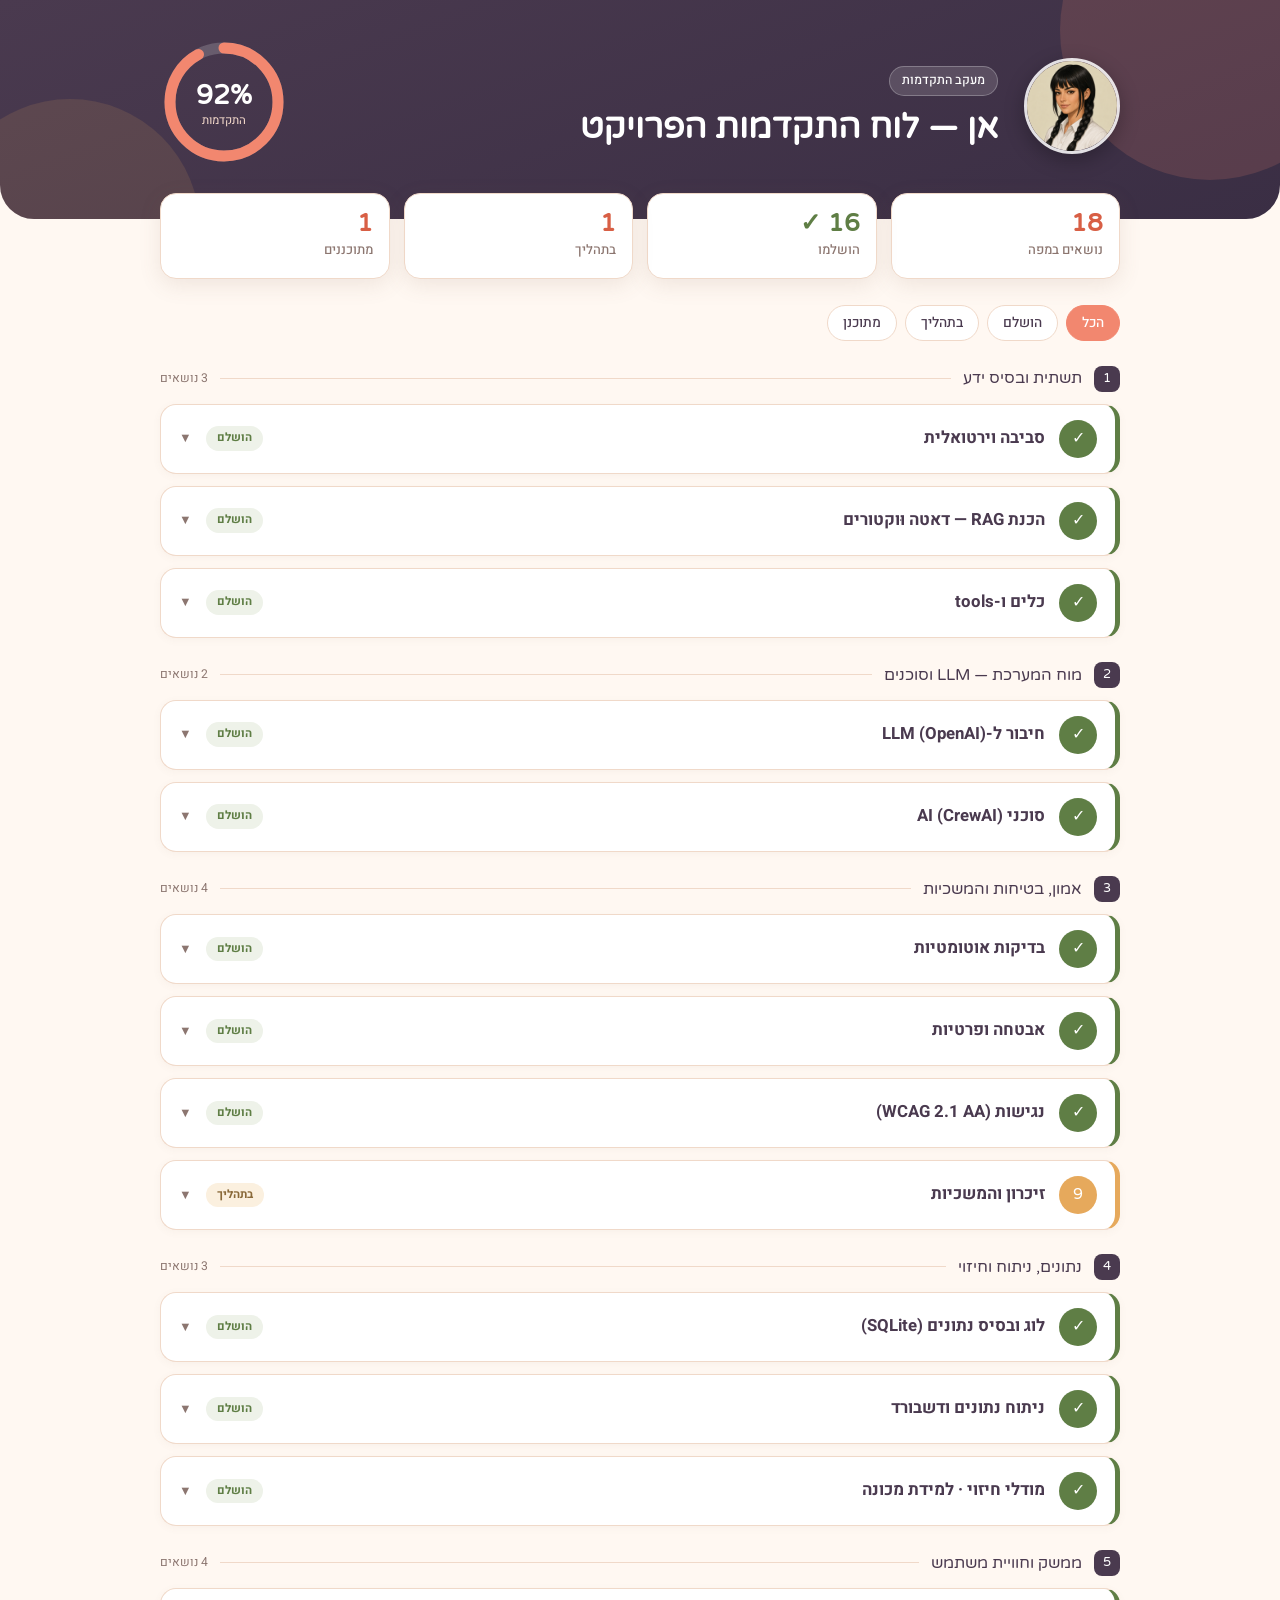
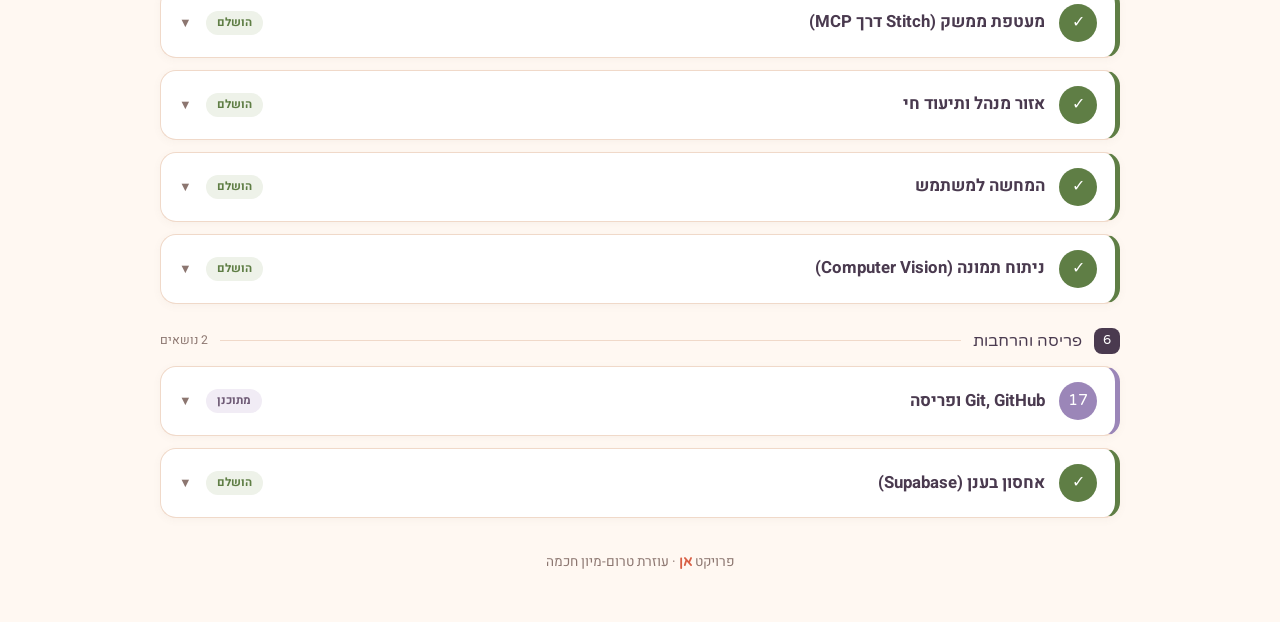
==== commit 9541efa8: "אזור המנהל: בקרת גישה כהחלטת תכנון, והמסמכים מעודכנים בהתאם הסרת ניסוח "זמני" מאזור המנהל. בקרת הגיש" ====
--- a/docs/anne_progress_dashboard.html
+++ b/docs/anne_progress_dashboard.html
@@ -95,8 +95,8 @@
 <div class="wrap">
   <div class="tiles">
     <div class="tile"><b>18</b><small>נושאים במפה</small></div>
-    <div class="tile accent"><b>15 ✓</b><small>הושלמו</small></div>
-    <div class="tile"><b>2</b><small>בתהליך</small></div>
+    <div class="tile accent"><b>16 ✓</b><small>הושלמו</small></div>
+    <div class="tile"><b>1</b><small>בתהליך</small></div>
     <div class="tile"><b>1</b><small>מתוכננים</small></div>
   </div>
   <div class="filters" id="filters">
@@ -109,7 +109,7 @@
   <footer>פרויקט <b>אן</b> · עוזרת טרום-מיון חכמה</footer>
 </div>
 <script>
-const DATA=[{"n": 1, "phase": "foundation", "title": "סביבה וירטואלית", "status": "done", "connect": "סביבת עבודה וירטואלית (Python 3.12.11) שמבודדת את כל התלויות של הפרויקט ומבטיחה שהוא ירוץ באופן זהה בכל מחשב — גם ב-Mac וגם ב-Windows. כל התקנה והרצה מתבצעות בתוך הסביבה כדי למנוע התנגשויות גרסאות.", "module": "יסודות · סביבת פיתוח", "note": ""}, {"n": 2, "phase": "foundation", "title": "הכנת RAG — דאטה וּוקטורים", "status": "done", "connect": "25 מסמכי עברית לטיפול ראשוני נוקו (בלי תפריטים ופרסומות), חולקו לפי תחום ל-chunks והוטמעו כווקטורים ב-ChromaDB עם מודל embedding רב-לשוני (e5). שם התת-תיקייה הפך לתגית topic, כך שכל רופא שולף רק מהתחום שלו. השליפה סמנטית — לפי משמעות ולא מילים מדויקות.", "module": "LLM & RAG", "note": ""}, {"n": 3, "phase": "foundation", "title": "כלים ו-tools", "status": "done", "connect": "כלי הקשר חינמיים וללא מפתח: מזג אוויר (Open-Meteo, כולל מקסימום יומי), שעה מקומית (datetime) ומיקום. יחד עם שליפת ה-RAG, כולם עטופים ככלי CrewAI שהסוכנים קוראים בזמן שיחה. ההקשר הזה מדייק את האנמנזה — למשל כאב ראש אחרי יום חם מעלה השערת התייבשות.", "module": "APIs · Function Calling", "note": ""}, {"n": 4, "phase": "brain", "title": "חיבור ל-LLM (OpenAI)", "status": "done", "connect": "כל הסוכנים רצים על מודל של OpenAI (GPT), עם מפתח שנשמר ב-.env ולא בקוד. לכל תפקיד מודל וטמפרטורה מותאמים: הבטיחות מקבלת את המודל החזק בטמפרטורה נמוכה, והמומחים מודל חסכוני. טמפרטורה נמוכה קריטית ברפואה — רוצים עקביות, לא יצירתיות.", "module": "LLM", "note": ""}, {"n": 5, "phase": "brain", "title": "סוכני AI (CrewAI)", "status": "done", "connect": "צוות של שישה סוכנים: אן (אנמנזה + הקול היחיד שהמשתמש שומע), ארבעה רופאים מומחים — Dr. Wynds (פצעים), Dr. Anziety (חרדה), Dr. DeHydra (התייבשות), Dr. Colde (הצטננות) — ו-Dr. Dexter לבטיחות. מה שמבדיל ביניהם הוא ההנחיה והכלים, לא המודל. הניתוב לרופא נעשה מאחורי הקלעים, והתשובה תמיד חוזרת דרך אן.", "module": "Agents · CrewAI", "note": ""}, {"n": 6, "phase": "trust", "title": "בדיקות אוטומטיות", "status": "done", "connect": "סוללת בדיקות אחת (test_anne_suite) שגדלה יחד עם הפרויקט: 127 בדיקות שעוברות במלואן (0 נכשלו), ממופות לתוכנית בדיקות בת 19 נקודות ולשקפי המצגת. מצב offline רץ בחינם בלי קריאות LLM, ומצב חי מאמת שיחות שלמות מקצה-לקצה. חמש נקודות שתלויות בשלבים עתידיים מסומנות כ'מדולג' עם סיבה — דילוג מוצהר אינו כישלון.", "module": "Testing", "note": ""}, {"n": 7, "phase": "trust", "title": "אבטחה ופרטיות", "status": "progress", "connect": "Dr. Dexter חוסם מצבי חירום ומפנה למיון או למוקד רפואה דחופה קרוב ופתוח לפי מיקום ושעה, מתוך מאגר מקומי. validator מסנן מקורות שהומצאו, וכל הסודות — כולל פרטי הכניסה לאזור המנהל — נשמרים ב-.env מחוץ ל-Git. בבסיס הנתונים בענן מופעל RLS ואין הרשאות למפתח הציבורי. מה שנותר: החלפת שער הכניסה הזמני בניהול משתמשים מנוהל.", "module": "AI Security", "note": ""}, {"n": 8, "phase": "trust", "title": "נגישות (WCAG 2.1 AA)", "status": "done", "connect": "הממשק נבנה לפי WCAG 2.1 רמת AA — המכנה המשותף של התקן הישראלי ת\"י 5568 ושל EN 301 549 האירופי: HTML סמנטי, ניווט מקלדת מלא, יחסי ניגודיות, שמות נגישים, ופאנל התאמות אישיות. תשובות אן מוכרזות לקוראי מסך, והודעות חירום בעדיפות מיידית.", "module": "נגישות · WCAG", "note": ""}, {"n": 9, "phase": "trust", "title": "זיכרון והמשכיות", "status": "progress", "connect": "ChatSession שומר את הקשר השיחה בין תורים, כך שאן זוכרת מה נאמר קודם. בממשק נוצר מזהה אקראי ואנונימי שנשמר בדפדפן (localStorage, כמו קוקי) ומאפשר להמשיך את אותה שיחה — והמזהה עצמו במכוון אינו נכתב ללוג, כדי לשמור על הפרטיות המובנית. מה שנותר: שאלת מעקב בביקור חוזר ('איך אתה מרגיש היום?').", "module": "CrewAI · Memory", "note": ""}, {"n": 10, "phase": "data", "title": "לוג ובסיס נתונים (SQLite)", "status": "done", "connect": "כל תור-שיחה נשמר כרשומה אנונימית ב-SQLite: תחום, תמצית תסמין, חומרה, שעה, מזג אוויר, האם הופנה למיון, ומדדי מערכת. הסכמה תוכננה בכוונה בלי שדה טקסט-חופשי, כך שאין איפה לשמור מידע מזהה. זהו הבסיס לניתוח הנתונים ולמודל החיזוי.", "module": "Databases · SQL", "note": ""}, {"n": 11, "phase": "data", "title": "ניתוח נתונים ודשבורד", "status": "done", "connect": "pandas מנתח את הלוג, ו-Altair (Vega-Lite) מצייר את הגרפים בדשבורד Streamlit: התפלגות מקרים לפי תחום ושעה, שיעור ההפניות למיון, שימוש בכלים ואיורים נפוצים. מעל כל גרף יש הסבר קצר על מה הוא מציג, ויש מתג בין נתונים סינתטיים (500 רשומות) לנתונים אמיתיים. התובנה המרכזית מחברת מזג אוויר לפניות — feature engineering אמיתי.", "module": "Data Science · EDA · Streamlit", "note": ""}, {"n": 12, "phase": "data", "title": "מודלי חיזוי · למידת מכונה", "status": "done", "connect": "ארבעה מודלים ב-scikit-learn מתאמנים על אותו פיצול ומשווים ביניהם: רגרסיה לוגיסטית, יער אקראי, הגבהת גרדיאנט, ובסיס-שכיחות כקו ייחוס. כל מודל מוצג עם ROC-AUC, הסבר בעברית פשוטה, ותיבה נפתחת עם המתמטיקה שמאחוריו — וגם חיזוי אינטראקטיבי 'מה-אם'. כהדגמה לימודית של ML, לא ככלי קליני.", "module": "Machine Learning", "note": ""}, {"n": 13, "phase": "ui", "title": "מעטפת ממשק (Stitch דרך MCP)", "status": "done", "connect": "ממשק הצ'אט של אן נבנה ומחובר ל-backend דרך ChatSession.run_turn — המשתמש כותב, ואן עונה בעברית עם איור ומקורות, כולל הזרמת התשובה בזמן אמת. העיצוב נעשה מול Stitch דרך חיבור MCP — כלומר פרוטוקול MCP נמצא בשימוש בפועל בתהליך הפיתוח (ולא רק בתכנון); חיבור MCP מהאפליקציה עצמה לשירותים חיצוניים הוא שלב עתידי. נוסף גם אזור מנהל מעוצב שמרכז את כל תוצרי הפרויקט.", "module": "UI · Frontend · MCP", "note": ""}, {"n": 14, "phase": "ui", "title": "אזור מנהל ותיעוד חי", "status": "done", "connect": "מסך מנהל מוגן שמרכז את כל תוצרי הפרויקט: דשבורד, מודל חיזוי, מסמך איפיון, תוכנית בדיקות, מקורות הידע, גלריית האיורים, רישיונות ותרחישי הדגמה. כל מסמך נמשך בזמן אמת ממקורו החי — כך שתמיד מוצגת הגרסה העדכנית ולא עותק מיושן.", "module": "תיעוד · UI", "note": ""}, {"n": 15, "phase": "ui", "title": "המחשה למשתמש", "status": "done", "connect": "איור הטיפול נבחר מרשימה סגורה ומאושרת מראש (illustration_id) — התאמה ודאית או כלום, כדי לא להטעות. 20 האיורים והמיפוי (illustrations.json) קיימים, וההצגה בפועל עובדת בממשק: האיור הנכון מופיע לצד תשובת אן, עם כיתובי השלבים בעברית.", "module": "UX · המחשה ויזואלית", "note": ""}, {"n": 16, "phase": "ui", "title": "ניתוח תמונה (Computer Vision)", "status": "done", "connect": "המשתמש מעלה תמונה, והמערכת בודקת אם היא שמישה (חדות, חשיפה), מחלצת מאפיינים מדידים (אחוז אדמומיות, שטח) בעזרת Pillow ו-numpy, ומקבלת תיאור טקסטואלי בעברית ממודל ראייה. התיאור נכנס לתשאול כהקשר נוסף — זה מעשיר תשאול ואינו אבחון, והתמונה מנותחת בזיכרון ואינה נשמרת (כולל הסרת EXIF).", "module": "Computer Vision", "note": ""}, {"n": 17, "phase": "deploy", "title": "Git, GitHub ופריסה (Railway)", "status": "planned", "connect": "ניהול גרסאות ב-Git וב-GitHub, והעלאת המערכת לרשת עם Railway. זה הופך את הפרויקט מ'רץ אצלי במחשב' ל'זמין אונליין' לכל מי שיש לו קישור.", "module": "Git · Deployment", "note": ""}, {"n": 18, "phase": "deploy", "title": "אחסון בענן (Supabase)", "status": "done", "connect": "הלוג עבר מ-SQLite המקומי ל-Postgres מנוהל ב-Supabase: שתי טבלאות (חי וסינתטי) עם אותן 26 עמודות, Row Level Security מופעל, ואפס הרשאות למפתח הציבורי — הכתיבה מתבצעת מהשרת בלבד. שכבת האחסון מודולרית, כך שמתג ב-.env מחליף בין מקומי לענן, ואם החיבור נכשל יש נפילה חיננית ל-SQLite במקום קריסה.", "module": "Databases (ענן) · SQL", "note": ""}];const PHASES=[{"key": "foundation", "label": "תשתית ובסיס ידע"}, {"key": "brain", "label": "מוח המערכת — LLM וסוכנים"}, {"key": "trust", "label": "אמון, בטיחות והמשכיות"}, {"key": "data", "label": "נתונים, ניתוח וחיזוי"}, {"key": "ui", "label": "ממשק וחוויית משתמש"}, {"key": "deploy", "label": "פריסה והרחבות"}];const PCT=89;
+const DATA=[{"n": 1, "phase": "foundation", "title": "סביבה וירטואלית", "status": "done", "connect": "סביבת עבודה וירטואלית (Python 3.12.11) שמבודדת את כל התלויות של הפרויקט ומבטיחה שהוא ירוץ באופן זהה בכל מחשב — גם ב-Mac וגם ב-Windows. כל התקנה והרצה מתבצעות בתוך הסביבה כדי למנוע התנגשויות גרסאות.", "module": "יסודות · סביבת פיתוח", "note": ""}, {"n": 2, "phase": "foundation", "title": "הכנת RAG — דאטה וּוקטורים", "status": "done", "connect": "25 מסמכי עברית לטיפול ראשוני נוקו (בלי תפריטים ופרסומות), חולקו לפי תחום ל-chunks והוטמעו כווקטורים ב-ChromaDB עם מודל embedding רב-לשוני (e5). שם התת-תיקייה הפך לתגית topic, כך שכל רופא שולף רק מהתחום שלו. השליפה סמנטית — לפי משמעות ולא מילים מדויקות.", "module": "LLM & RAG", "note": ""}, {"n": 3, "phase": "foundation", "title": "כלים ו-tools", "status": "done", "connect": "כלי הקשר חינמיים וללא מפתח: מזג אוויר (Open-Meteo, כולל מקסימום יומי), שעה מקומית (datetime) ומיקום. יחד עם שליפת ה-RAG, כולם עטופים ככלי CrewAI שהסוכנים קוראים בזמן שיחה. ההקשר הזה מדייק את האנמנזה — למשל כאב ראש אחרי יום חם מעלה השערת התייבשות.", "module": "APIs · Function Calling", "note": ""}, {"n": 4, "phase": "brain", "title": "חיבור ל-LLM (OpenAI)", "status": "done", "connect": "כל הסוכנים רצים על מודל של OpenAI (GPT), עם מפתח שנשמר ב-.env ולא בקוד. לכל תפקיד מודל וטמפרטורה מותאמים: הבטיחות מקבלת את המודל החזק בטמפרטורה נמוכה, והמומחים מודל חסכוני. טמפרטורה נמוכה קריטית ברפואה — רוצים עקביות, לא יצירתיות.", "module": "LLM", "note": ""}, {"n": 5, "phase": "brain", "title": "סוכני AI (CrewAI)", "status": "done", "connect": "צוות של שישה סוכנים: אן (אנמנזה + הקול היחיד שהמשתמש שומע), ארבעה רופאים מומחים — Dr. Wynds (פצעים), Dr. Anziety (חרדה), Dr. DeHydra (התייבשות), Dr. Colde (הצטננות) — ו-Dr. Dexter לבטיחות. מה שמבדיל ביניהם הוא ההנחיה והכלים, לא המודל. הניתוב לרופא נעשה מאחורי הקלעים, והתשובה תמיד חוזרת דרך אן.", "module": "Agents · CrewAI", "note": ""}, {"n": 6, "phase": "trust", "title": "בדיקות אוטומטיות", "status": "done", "connect": "סוללת בדיקות אחת (test_anne_suite) שגדלה יחד עם הפרויקט: 127 בדיקות שעוברות במלואן (0 נכשלו), ממופות לתוכנית בדיקות בת 19 נקודות ולשקפי המצגת. מצב offline רץ בחינם בלי קריאות LLM, ומצב חי מאמת שיחות שלמות מקצה-לקצה. חמש נקודות שתלויות בשלבים עתידיים מסומנות כ'מדולג' עם סיבה — דילוג מוצהר אינו כישלון.", "module": "Testing", "note": ""}, {"n": 7, "phase": "trust", "title": "אבטחה ופרטיות", "status": "done", "connect": "Dr. Dexter חוסם מצבי חירום ומפנה למיון או למוקד רפואה דחופה קרוב ופתוח לפי מיקום ושעה. validator מסנן מקורות שהומצאו, והלוג שומר שדות מובנים בלבד — בלי טקסט חופשי ובלי פרטים מזהים. בבסיס הנתונים בענן מופעל RLS ואין הרשאות למפתח הציבורי; בקרת הגישה לאזור המנהל מבוססת משתמש מנהל יחיד שפרטיו ב-.env מחוץ לבקרת גרסאות — מתאים להיקף המערכת. עמידות להזרקת הנחיות מאומתת בבדיקות.", "module": "AI Security", "note": ""}, {"n": 8, "phase": "trust", "title": "נגישות (WCAG 2.1 AA)", "status": "done", "connect": "הממשק נבנה לפי WCAG 2.1 רמת AA — המכנה המשותף של התקן הישראלי ת\"י 5568 ושל EN 301 549 האירופי: HTML סמנטי, ניווט מקלדת מלא, יחסי ניגודיות, שמות נגישים, ופאנל התאמות אישיות. תשובות אן מוכרזות לקוראי מסך, והודעות חירום בעדיפות מיידית.", "module": "נגישות · WCAG", "note": ""}, {"n": 9, "phase": "trust", "title": "זיכרון והמשכיות", "status": "progress", "connect": "ChatSession שומר את הקשר השיחה בין תורים, כך שאן זוכרת מה נאמר קודם. בממשק נוצר מזהה אקראי ואנונימי שנשמר בדפדפן (localStorage, כמו קוקי) ומאפשר להמשיך את אותה שיחה — והמזהה עצמו במכוון אינו נכתב ללוג, כדי לשמור על הפרטיות המובנית. מה שנותר: שאלת מעקב בביקור חוזר ('איך אתה מרגיש היום?').", "module": "CrewAI · Memory", "note": ""}, {"n": 10, "phase": "data", "title": "לוג ובסיס נתונים (SQLite)", "status": "done", "connect": "כל תור-שיחה נשמר כרשומה אנונימית ב-SQLite: תחום, תמצית תסמין, חומרה, שעה, מזג אוויר, האם הופנה למיון, ומדדי מערכת. הסכמה תוכננה בכוונה בלי שדה טקסט-חופשי, כך שאין איפה לשמור מידע מזהה. זהו הבסיס לניתוח הנתונים ולמודל החיזוי.", "module": "Databases · SQL", "note": ""}, {"n": 11, "phase": "data", "title": "ניתוח נתונים ודשבורד", "status": "done", "connect": "pandas מנתח את הלוג, ו-Altair (Vega-Lite) מצייר את הגרפים בדשבורד Streamlit: התפלגות מקרים לפי תחום ושעה, שיעור ההפניות למיון, שימוש בכלים ואיורים נפוצים. מעל כל גרף יש הסבר קצר על מה הוא מציג, ויש מתג בין נתונים סינתטיים (500 רשומות) לנתונים אמיתיים. התובנה המרכזית מחברת מזג אוויר לפניות — feature engineering אמיתי.", "module": "Data Science · EDA · Streamlit", "note": ""}, {"n": 12, "phase": "data", "title": "מודלי חיזוי · למידת מכונה", "status": "done", "connect": "ארבעה מודלים ב-scikit-learn מתאמנים על אותו פיצול ומשווים ביניהם: רגרסיה לוגיסטית, יער אקראי, הגבהת גרדיאנט, ובסיס-שכיחות כקו ייחוס. כל מודל מוצג עם ROC-AUC, הסבר בעברית פשוטה, ותיבה נפתחת עם המתמטיקה שמאחוריו — וגם חיזוי אינטראקטיבי 'מה-אם'. כהדגמה לימודית של ML, לא ככלי קליני.", "module": "Machine Learning", "note": ""}, {"n": 13, "phase": "ui", "title": "מעטפת ממשק (Stitch דרך MCP)", "status": "done", "connect": "ממשק הצ'אט של אן נבנה ומחובר ל-backend דרך ChatSession.run_turn — המשתמש כותב, ואן עונה בעברית עם איור ומקורות, כולל הזרמת התשובה בזמן אמת. העיצוב נעשה מול Stitch דרך חיבור MCP — כלומר פרוטוקול MCP נמצא בשימוש בפועל בתהליך הפיתוח (ולא רק בתכנון); חיבור MCP מהאפליקציה עצמה לשירותים חיצוניים הוא שלב עתידי. נוסף גם אזור מנהל מעוצב שמרכז את כל תוצרי הפרויקט.", "module": "UI · Frontend · MCP", "note": ""}, {"n": 14, "phase": "ui", "title": "אזור מנהל ותיעוד חי", "status": "done", "connect": "מסך מנהל מוגן שמרכז את כל תוצרי הפרויקט: דשבורד, מודל חיזוי, מסמך איפיון, תוכנית בדיקות, מקורות הידע, גלריית האיורים, רישיונות ותרחישי הדגמה. כל מסמך נמשך בזמן אמת ממקורו החי — כך שתמיד מוצגת הגרסה העדכנית ולא עותק מיושן.", "module": "תיעוד · UI", "note": ""}, {"n": 15, "phase": "ui", "title": "המחשה למשתמש", "status": "done", "connect": "איור הטיפול נבחר מרשימה סגורה ומאושרת מראש (illustration_id) — התאמה ודאית או כלום, כדי לא להטעות. 20 האיורים והמיפוי (illustrations.json) קיימים, וההצגה בפועל עובדת בממשק: האיור הנכון מופיע לצד תשובת אן, עם כיתובי השלבים בעברית.", "module": "UX · המחשה ויזואלית", "note": ""}, {"n": 16, "phase": "ui", "title": "ניתוח תמונה (Computer Vision)", "status": "done", "connect": "המשתמש מעלה תמונה, והמערכת בודקת אם היא שמישה (חדות, חשיפה), מחלצת מאפיינים מדידים (אחוז אדמומיות, שטח) בעזרת Pillow ו-numpy, ומקבלת תיאור טקסטואלי בעברית ממודל ראייה. התיאור נכנס לתשאול כהקשר נוסף — זה מעשיר תשאול ואינו אבחון, והתמונה מנותחת בזיכרון ואינה נשמרת (כולל הסרת EXIF).", "module": "Computer Vision", "note": ""}, {"n": 17, "phase": "deploy", "title": "Git, GitHub ופריסה", "status": "planned", "connect": "הפרויקט מנוהל ב-Git עם שני ענפים — dev לפיתוח ו-main ליציב — ומגובה ברפו פרטי ב-GitHub, כולל .gitignore שמונע כניסת סודות ותוצרים כבדים לבקרת הגרסאות. השלב שנותר הוא פריסת המערכת לשרת ציבורי, כך שתהיה נגישה בקישור.", "module": "Git · Deployment", "note": ""}, {"n": 18, "phase": "deploy", "title": "אחסון בענן (Supabase)", "status": "done", "connect": "הלוג עבר מ-SQLite המקומי ל-Postgres מנוהל ב-Supabase: שתי טבלאות (חי וסינתטי) עם אותן 26 עמודות, Row Level Security מופעל, ואפס הרשאות למפתח הציבורי — הכתיבה מתבצעת מהשרת בלבד. שכבת האחסון מודולרית, כך שמתג ב-.env מחליף בין מקומי לענן, ואם החיבור נכשל יש נפילה חיננית ל-SQLite במקום קריסה.", "module": "Databases (ענן) · SQL", "note": ""}];const PHASES=[{"key": "foundation", "label": "תשתית ובסיס ידע"}, {"key": "brain", "label": "מוח המערכת — LLM וסוכנים"}, {"key": "trust", "label": "אמון, בטיחות והמשכיות"}, {"key": "data", "label": "נתונים, ניתוח וחיזוי"}, {"key": "ui", "label": "ממשק וחוויית משתמש"}, {"key": "deploy", "label": "פריסה והרחבות"}];const PCT=92;
 const statusText={done:"הושלם",progress:"בתהליך",planned:"מתוכנן"};
 const list=document.getElementById('list');
 
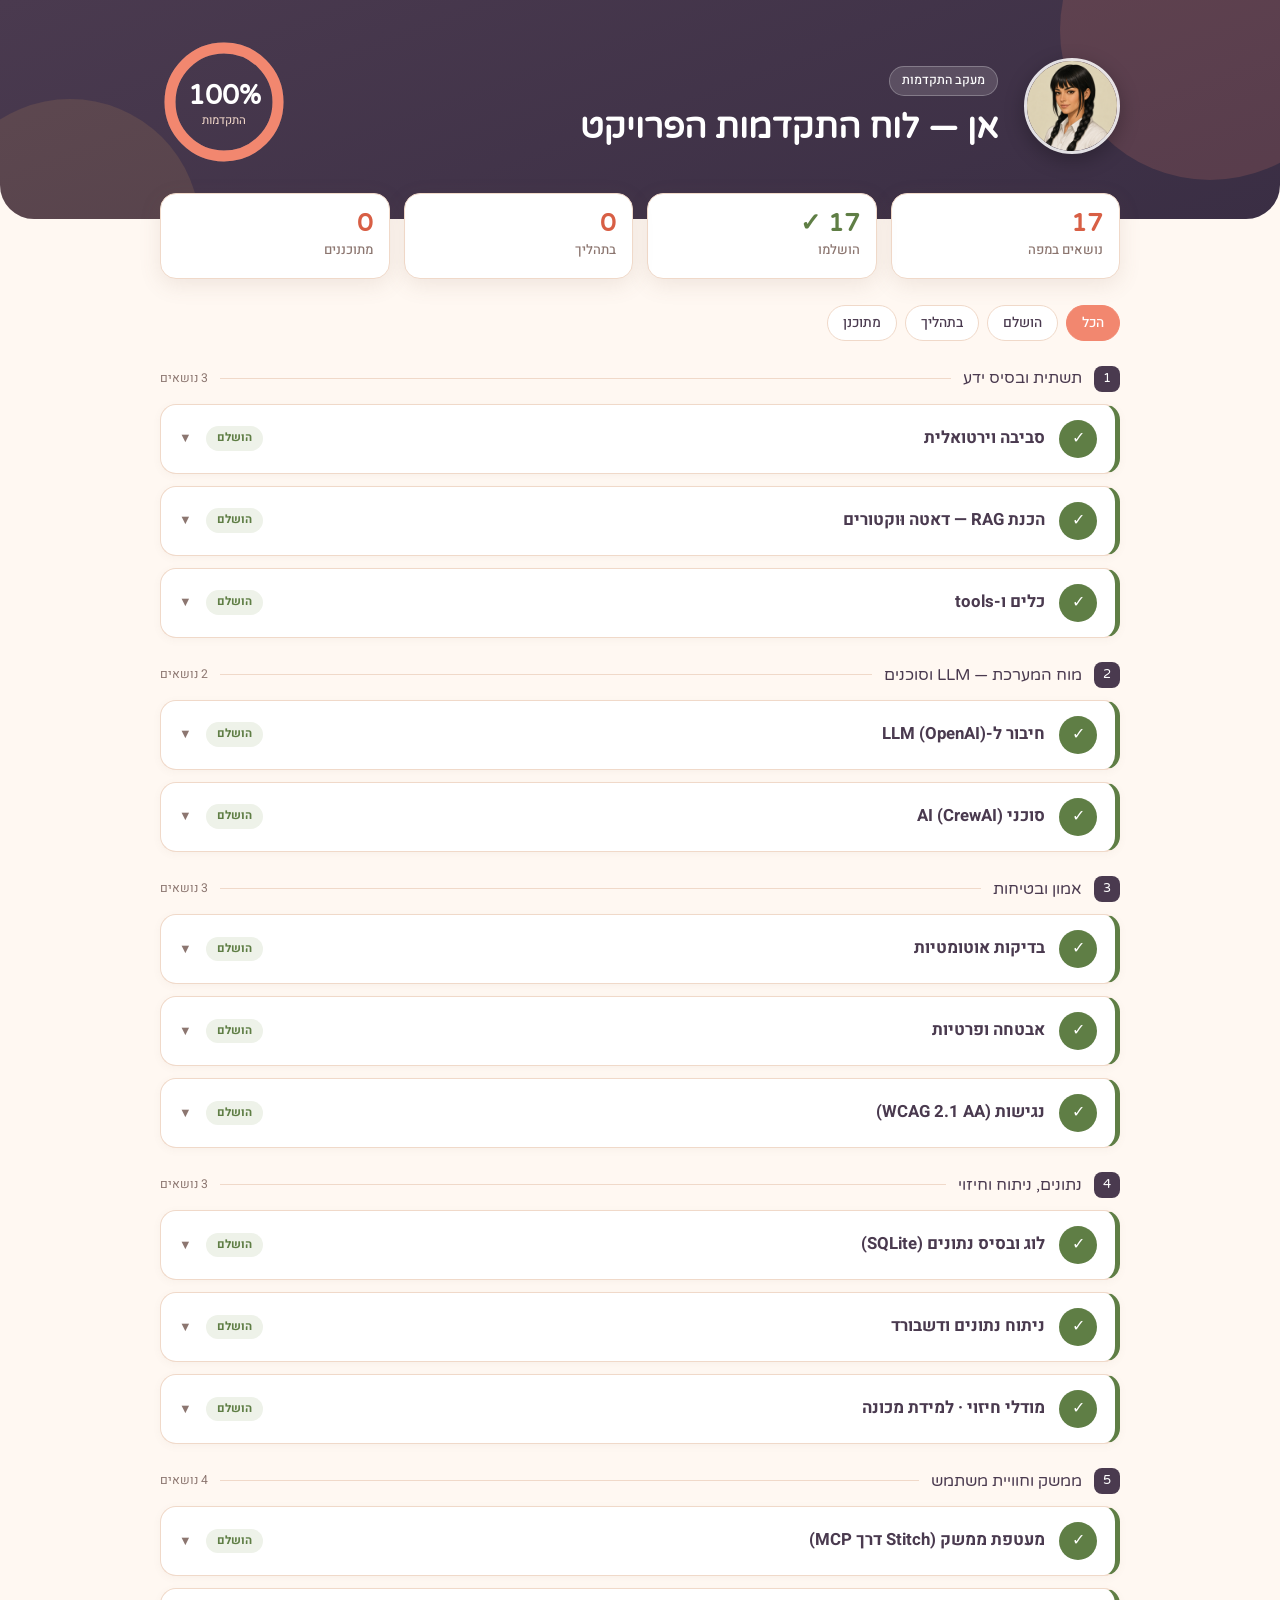
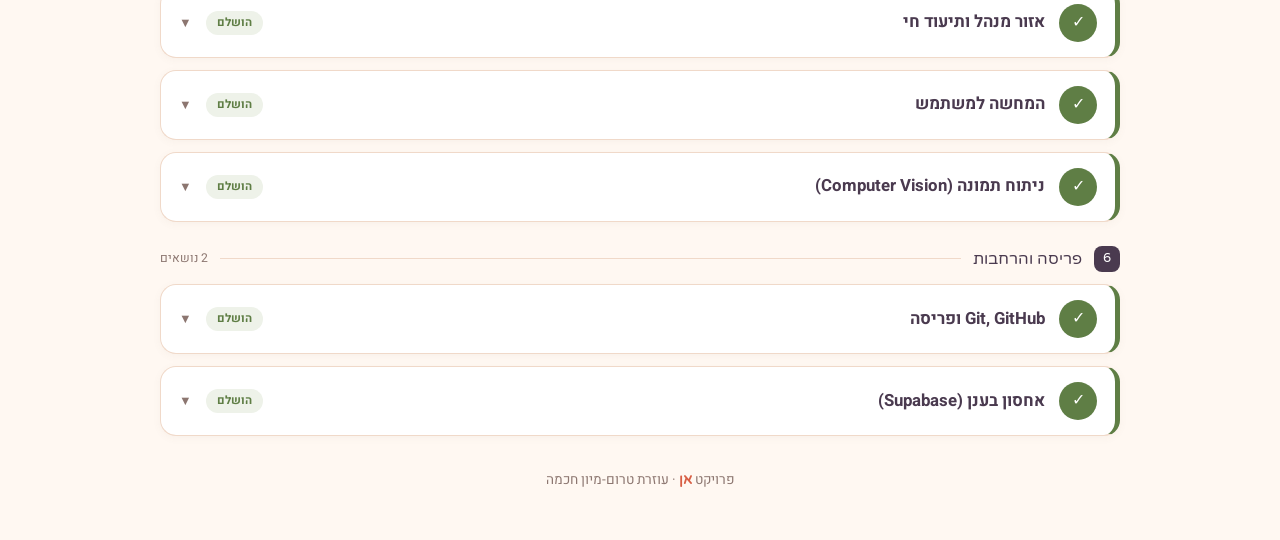
==== commit f2c76491: "הכנה לפריסת Streamlit Cloud: requirements רזה, שער לפעולות המנהליות ומודל בבקרת גרסאות שלושת הדברים " ====
--- a/docs/anne_progress_dashboard.html
+++ b/docs/anne_progress_dashboard.html
@@ -94,10 +94,10 @@
 </header>
 <div class="wrap">
   <div class="tiles">
-    <div class="tile"><b>18</b><small>נושאים במפה</small></div>
-    <div class="tile accent"><b>16 ✓</b><small>הושלמו</small></div>
-    <div class="tile"><b>1</b><small>בתהליך</small></div>
-    <div class="tile"><b>1</b><small>מתוכננים</small></div>
+    <div class="tile"><b>17</b><small>נושאים במפה</small></div>
+    <div class="tile accent"><b>17 ✓</b><small>הושלמו</small></div>
+    <div class="tile"><b>0</b><small>בתהליך</small></div>
+    <div class="tile"><b>0</b><small>מתוכננים</small></div>
   </div>
   <div class="filters" id="filters">
     <button class="on" data-f="all">הכל</button>
@@ -109,7 +109,7 @@
   <footer>פרויקט <b>אן</b> · עוזרת טרום-מיון חכמה</footer>
 </div>
 <script>
-const DATA=[{"n": 1, "phase": "foundation", "title": "סביבה וירטואלית", "status": "done", "connect": "סביבת עבודה וירטואלית (Python 3.12.11) שמבודדת את כל התלויות של הפרויקט ומבטיחה שהוא ירוץ באופן זהה בכל מחשב — גם ב-Mac וגם ב-Windows. כל התקנה והרצה מתבצעות בתוך הסביבה כדי למנוע התנגשויות גרסאות.", "module": "יסודות · סביבת פיתוח", "note": ""}, {"n": 2, "phase": "foundation", "title": "הכנת RAG — דאטה וּוקטורים", "status": "done", "connect": "25 מסמכי עברית לטיפול ראשוני נוקו (בלי תפריטים ופרסומות), חולקו לפי תחום ל-chunks והוטמעו כווקטורים ב-ChromaDB עם מודל embedding רב-לשוני (e5). שם התת-תיקייה הפך לתגית topic, כך שכל רופא שולף רק מהתחום שלו. השליפה סמנטית — לפי משמעות ולא מילים מדויקות.", "module": "LLM & RAG", "note": ""}, {"n": 3, "phase": "foundation", "title": "כלים ו-tools", "status": "done", "connect": "כלי הקשר חינמיים וללא מפתח: מזג אוויר (Open-Meteo, כולל מקסימום יומי), שעה מקומית (datetime) ומיקום. יחד עם שליפת ה-RAG, כולם עטופים ככלי CrewAI שהסוכנים קוראים בזמן שיחה. ההקשר הזה מדייק את האנמנזה — למשל כאב ראש אחרי יום חם מעלה השערת התייבשות.", "module": "APIs · Function Calling", "note": ""}, {"n": 4, "phase": "brain", "title": "חיבור ל-LLM (OpenAI)", "status": "done", "connect": "כל הסוכנים רצים על מודל של OpenAI (GPT), עם מפתח שנשמר ב-.env ולא בקוד. לכל תפקיד מודל וטמפרטורה מותאמים: הבטיחות מקבלת את המודל החזק בטמפרטורה נמוכה, והמומחים מודל חסכוני. טמפרטורה נמוכה קריטית ברפואה — רוצים עקביות, לא יצירתיות.", "module": "LLM", "note": ""}, {"n": 5, "phase": "brain", "title": "סוכני AI (CrewAI)", "status": "done", "connect": "צוות של שישה סוכנים: אן (אנמנזה + הקול היחיד שהמשתמש שומע), ארבעה רופאים מומחים — Dr. Wynds (פצעים), Dr. Anziety (חרדה), Dr. DeHydra (התייבשות), Dr. Colde (הצטננות) — ו-Dr. Dexter לבטיחות. מה שמבדיל ביניהם הוא ההנחיה והכלים, לא המודל. הניתוב לרופא נעשה מאחורי הקלעים, והתשובה תמיד חוזרת דרך אן.", "module": "Agents · CrewAI", "note": ""}, {"n": 6, "phase": "trust", "title": "בדיקות אוטומטיות", "status": "done", "connect": "סוללת בדיקות אחת (test_anne_suite) שגדלה יחד עם הפרויקט: 127 בדיקות שעוברות במלואן (0 נכשלו), ממופות לתוכנית בדיקות בת 19 נקודות ולשקפי המצגת. מצב offline רץ בחינם בלי קריאות LLM, ומצב חי מאמת שיחות שלמות מקצה-לקצה. חמש נקודות שתלויות בשלבים עתידיים מסומנות כ'מדולג' עם סיבה — דילוג מוצהר אינו כישלון.", "module": "Testing", "note": ""}, {"n": 7, "phase": "trust", "title": "אבטחה ופרטיות", "status": "done", "connect": "Dr. Dexter חוסם מצבי חירום ומפנה למיון או למוקד רפואה דחופה קרוב ופתוח לפי מיקום ושעה. validator מסנן מקורות שהומצאו, והלוג שומר שדות מובנים בלבד — בלי טקסט חופשי ובלי פרטים מזהים. בבסיס הנתונים בענן מופעל RLS ואין הרשאות למפתח הציבורי; בקרת הגישה לאזור המנהל מבוססת משתמש מנהל יחיד שפרטיו ב-.env מחוץ לבקרת גרסאות — מתאים להיקף המערכת. עמידות להזרקת הנחיות מאומתת בבדיקות.", "module": "AI Security", "note": ""}, {"n": 8, "phase": "trust", "title": "נגישות (WCAG 2.1 AA)", "status": "done", "connect": "הממשק נבנה לפי WCAG 2.1 רמת AA — המכנה המשותף של התקן הישראלי ת\"י 5568 ושל EN 301 549 האירופי: HTML סמנטי, ניווט מקלדת מלא, יחסי ניגודיות, שמות נגישים, ופאנל התאמות אישיות. תשובות אן מוכרזות לקוראי מסך, והודעות חירום בעדיפות מיידית.", "module": "נגישות · WCAG", "note": ""}, {"n": 9, "phase": "trust", "title": "זיכרון והמשכיות", "status": "progress", "connect": "ChatSession שומר את הקשר השיחה בין תורים, כך שאן זוכרת מה נאמר קודם. בממשק נוצר מזהה אקראי ואנונימי שנשמר בדפדפן (localStorage, כמו קוקי) ומאפשר להמשיך את אותה שיחה — והמזהה עצמו במכוון אינו נכתב ללוג, כדי לשמור על הפרטיות המובנית. מה שנותר: שאלת מעקב בביקור חוזר ('איך אתה מרגיש היום?').", "module": "CrewAI · Memory", "note": ""}, {"n": 10, "phase": "data", "title": "לוג ובסיס נתונים (SQLite)", "status": "done", "connect": "כל תור-שיחה נשמר כרשומה אנונימית ב-SQLite: תחום, תמצית תסמין, חומרה, שעה, מזג אוויר, האם הופנה למיון, ומדדי מערכת. הסכמה תוכננה בכוונה בלי שדה טקסט-חופשי, כך שאין איפה לשמור מידע מזהה. זהו הבסיס לניתוח הנתונים ולמודל החיזוי.", "module": "Databases · SQL", "note": ""}, {"n": 11, "phase": "data", "title": "ניתוח נתונים ודשבורד", "status": "done", "connect": "pandas מנתח את הלוג, ו-Altair (Vega-Lite) מצייר את הגרפים בדשבורד Streamlit: התפלגות מקרים לפי תחום ושעה, שיעור ההפניות למיון, שימוש בכלים ואיורים נפוצים. מעל כל גרף יש הסבר קצר על מה הוא מציג, ויש מתג בין נתונים סינתטיים (500 רשומות) לנתונים אמיתיים. התובנה המרכזית מחברת מזג אוויר לפניות — feature engineering אמיתי.", "module": "Data Science · EDA · Streamlit", "note": ""}, {"n": 12, "phase": "data", "title": "מודלי חיזוי · למידת מכונה", "status": "done", "connect": "ארבעה מודלים ב-scikit-learn מתאמנים על אותו פיצול ומשווים ביניהם: רגרסיה לוגיסטית, יער אקראי, הגבהת גרדיאנט, ובסיס-שכיחות כקו ייחוס. כל מודל מוצג עם ROC-AUC, הסבר בעברית פשוטה, ותיבה נפתחת עם המתמטיקה שמאחוריו — וגם חיזוי אינטראקטיבי 'מה-אם'. כהדגמה לימודית של ML, לא ככלי קליני.", "module": "Machine Learning", "note": ""}, {"n": 13, "phase": "ui", "title": "מעטפת ממשק (Stitch דרך MCP)", "status": "done", "connect": "ממשק הצ'אט של אן נבנה ומחובר ל-backend דרך ChatSession.run_turn — המשתמש כותב, ואן עונה בעברית עם איור ומקורות, כולל הזרמת התשובה בזמן אמת. העיצוב נעשה מול Stitch דרך חיבור MCP — כלומר פרוטוקול MCP נמצא בשימוש בפועל בתהליך הפיתוח (ולא רק בתכנון); חיבור MCP מהאפליקציה עצמה לשירותים חיצוניים הוא שלב עתידי. נוסף גם אזור מנהל מעוצב שמרכז את כל תוצרי הפרויקט.", "module": "UI · Frontend · MCP", "note": ""}, {"n": 14, "phase": "ui", "title": "אזור מנהל ותיעוד חי", "status": "done", "connect": "מסך מנהל מוגן שמרכז את כל תוצרי הפרויקט: דשבורד, מודל חיזוי, מסמך איפיון, תוכנית בדיקות, מקורות הידע, גלריית האיורים, רישיונות ותרחישי הדגמה. כל מסמך נמשך בזמן אמת ממקורו החי — כך שתמיד מוצגת הגרסה העדכנית ולא עותק מיושן.", "module": "תיעוד · UI", "note": ""}, {"n": 15, "phase": "ui", "title": "המחשה למשתמש", "status": "done", "connect": "איור הטיפול נבחר מרשימה סגורה ומאושרת מראש (illustration_id) — התאמה ודאית או כלום, כדי לא להטעות. 20 האיורים והמיפוי (illustrations.json) קיימים, וההצגה בפועל עובדת בממשק: האיור הנכון מופיע לצד תשובת אן, עם כיתובי השלבים בעברית.", "module": "UX · המחשה ויזואלית", "note": ""}, {"n": 16, "phase": "ui", "title": "ניתוח תמונה (Computer Vision)", "status": "done", "connect": "המשתמש מעלה תמונה, והמערכת בודקת אם היא שמישה (חדות, חשיפה), מחלצת מאפיינים מדידים (אחוז אדמומיות, שטח) בעזרת Pillow ו-numpy, ומקבלת תיאור טקסטואלי בעברית ממודל ראייה. התיאור נכנס לתשאול כהקשר נוסף — זה מעשיר תשאול ואינו אבחון, והתמונה מנותחת בזיכרון ואינה נשמרת (כולל הסרת EXIF).", "module": "Computer Vision", "note": ""}, {"n": 17, "phase": "deploy", "title": "Git, GitHub ופריסה", "status": "planned", "connect": "הפרויקט מנוהל ב-Git עם שני ענפים — dev לפיתוח ו-main ליציב — ומגובה ברפו פרטי ב-GitHub, כולל .gitignore שמונע כניסת סודות ותוצרים כבדים לבקרת הגרסאות. השלב שנותר הוא פריסת המערכת לשרת ציבורי, כך שתהיה נגישה בקישור.", "module": "Git · Deployment", "note": ""}, {"n": 18, "phase": "deploy", "title": "אחסון בענן (Supabase)", "status": "done", "connect": "הלוג עבר מ-SQLite המקומי ל-Postgres מנוהל ב-Supabase: שתי טבלאות (חי וסינתטי) עם אותן 26 עמודות, Row Level Security מופעל, ואפס הרשאות למפתח הציבורי — הכתיבה מתבצעת מהשרת בלבד. שכבת האחסון מודולרית, כך שמתג ב-.env מחליף בין מקומי לענן, ואם החיבור נכשל יש נפילה חיננית ל-SQLite במקום קריסה.", "module": "Databases (ענן) · SQL", "note": ""}];const PHASES=[{"key": "foundation", "label": "תשתית ובסיס ידע"}, {"key": "brain", "label": "מוח המערכת — LLM וסוכנים"}, {"key": "trust", "label": "אמון, בטיחות והמשכיות"}, {"key": "data", "label": "נתונים, ניתוח וחיזוי"}, {"key": "ui", "label": "ממשק וחוויית משתמש"}, {"key": "deploy", "label": "פריסה והרחבות"}];const PCT=92;
+const DATA=[{"n": 1, "phase": "foundation", "title": "סביבה וירטואלית", "status": "done", "connect": "סביבת עבודה וירטואלית (Python 3.12.11) שמבודדת את כל התלויות של הפרויקט ומבטיחה שהוא ירוץ באופן זהה בכל מחשב — גם ב-Mac וגם ב-Windows. כל התקנה והרצה מתבצעות בתוך הסביבה כדי למנוע התנגשויות גרסאות.", "module": "יסודות · סביבת פיתוח", "note": ""}, {"n": 2, "phase": "foundation", "title": "הכנת RAG — דאטה וּוקטורים", "status": "done", "connect": "25 מסמכי עברית לטיפול ראשוני נוקו (בלי תפריטים ופרסומות), חולקו לפי תחום ל-chunks והוטמעו כווקטורים ב-ChromaDB עם מודל embedding רב-לשוני (e5). שם התת-תיקייה הפך לתגית topic, כך שכל רופא שולף רק מהתחום שלו. השליפה סמנטית — לפי משמעות ולא מילים מדויקות.", "module": "LLM & RAG", "note": ""}, {"n": 3, "phase": "foundation", "title": "כלים ו-tools", "status": "done", "connect": "כלי הקשר חינמיים וללא מפתח: מזג אוויר (Open-Meteo, כולל מקסימום יומי), שעה מקומית (datetime) ומיקום. יחד עם שליפת ה-RAG, כולם עטופים ככלי CrewAI שהסוכנים קוראים בזמן שיחה. ההקשר הזה מדייק את האנמנזה — למשל כאב ראש אחרי יום חם מעלה השערת התייבשות.", "module": "APIs · Function Calling", "note": ""}, {"n": 4, "phase": "brain", "title": "חיבור ל-LLM (OpenAI)", "status": "done", "connect": "כל הסוכנים רצים על מודל של OpenAI (GPT), עם מפתח שנשמר ב-.env ולא בקוד. לכל תפקיד מודל וטמפרטורה מותאמים: הבטיחות מקבלת את המודל החזק בטמפרטורה נמוכה, והמומחים מודל חסכוני. טמפרטורה נמוכה קריטית ברפואה — רוצים עקביות, לא יצירתיות.", "module": "LLM", "note": ""}, {"n": 5, "phase": "brain", "title": "סוכני AI (CrewAI)", "status": "done", "connect": "צוות של שישה סוכנים: אן (אנמנזה + הקול היחיד שהמשתמש שומע), ארבעה רופאים מומחים — Dr. Wynds (פצעים), Dr. Anziety (חרדה), Dr. DeHydra (התייבשות), Dr. Colde (הצטננות) — ו-Dr. Dexter לבטיחות. מה שמבדיל ביניהם הוא ההנחיה והכלים, לא המודל. הניתוב לרופא נעשה מאחורי הקלעים, והתשובה תמיד חוזרת דרך אן.", "module": "Agents · CrewAI", "note": ""}, {"n": 6, "phase": "trust", "title": "בדיקות אוטומטיות", "status": "done", "connect": "סוללת בדיקות אחת (test_anne_suite) שגדלה יחד עם הפרויקט: 127 בדיקות שעוברות במלואן (0 נכשלו), ממופות לתוכנית בדיקות בת 19 נקודות ולשקפי המצגת. מצב offline רץ בחינם בלי קריאות LLM, ומצב חי מאמת שיחות שלמות מקצה-לקצה. חמש נקודות שתלויות בשלבים עתידיים מסומנות כ'מדולג' עם סיבה — דילוג מוצהר אינו כישלון.", "module": "Testing", "note": ""}, {"n": 7, "phase": "trust", "title": "אבטחה ופרטיות", "status": "done", "connect": "Dr. Dexter חוסם מצבי חירום ומפנה למיון או למוקד רפואה דחופה קרוב ופתוח לפי מיקום ושעה. validator מסנן מקורות שהומצאו, והלוג שומר שדות מובנים בלבד — בלי טקסט חופשי ובלי פרטים מזהים. בבסיס הנתונים בענן מופעל RLS ואין הרשאות למפתח הציבורי; בקרת הגישה לאזור המנהל מבוססת משתמש מנהל יחיד שפרטיו ב-.env מחוץ לבקרת גרסאות — מתאים להיקף המערכת. עמידות להזרקת הנחיות מאומתת בבדיקות.", "module": "AI Security", "note": ""}, {"n": 8, "phase": "trust", "title": "נגישות (WCAG 2.1 AA)", "status": "done", "connect": "הממשק נבנה לפי WCAG 2.1 רמת AA — המכנה המשותף של התקן הישראלי ת\"י 5568 ושל EN 301 549 האירופי: HTML סמנטי, ניווט מקלדת מלא, יחסי ניגודיות, שמות נגישים, ופאנל התאמות אישיות. תשובות אן מוכרזות לקוראי מסך, והודעות חירום בעדיפות מיידית.", "module": "נגישות · WCAG", "note": ""}, {"n": 9, "phase": "data", "title": "לוג ובסיס נתונים (SQLite)", "status": "done", "connect": "כל תור-שיחה נשמר כרשומה אנונימית ב-SQLite: תחום, תמצית תסמין, חומרה, שעה, מזג אוויר, האם הופנה למיון, ומדדי מערכת. הסכמה תוכננה בכוונה בלי שדה טקסט-חופשי, כך שאין איפה לשמור מידע מזהה. זהו הבסיס לניתוח הנתונים ולמודל החיזוי.", "module": "Databases · SQL", "note": ""}, {"n": 10, "phase": "data", "title": "ניתוח נתונים ודשבורד", "status": "done", "connect": "pandas מנתח את הלוג, ו-Altair (Vega-Lite) מצייר את הגרפים בדשבורד Streamlit: התפלגות מקרים לפי תחום ושעה, שיעור ההפניות למיון, שימוש בכלים ואיורים נפוצים. מעל כל גרף יש הסבר קצר על מה הוא מציג, ויש מתג בין נתונים סינתטיים (500 רשומות) לנתונים אמיתיים. התובנה המרכזית מחברת מזג אוויר לפניות — feature engineering אמיתי.", "module": "Data Science · EDA · Streamlit", "note": ""}, {"n": 11, "phase": "data", "title": "מודלי חיזוי · למידת מכונה", "status": "done", "connect": "ארבעה מודלים ב-scikit-learn מתאמנים על אותו פיצול ומשווים ביניהם: רגרסיה לוגיסטית, יער אקראי, הגבהת גרדיאנט, ובסיס-שכיחות כקו ייחוס. כל מודל מוצג עם ROC-AUC, הסבר בעברית פשוטה, ותיבה נפתחת עם המתמטיקה שמאחוריו — וגם חיזוי אינטראקטיבי 'מה-אם'. כהדגמה לימודית של ML, לא ככלי קליני.", "module": "Machine Learning", "note": ""}, {"n": 12, "phase": "ui", "title": "מעטפת ממשק (Stitch דרך MCP)", "status": "done", "connect": "ממשק הצ'אט של אן נבנה ומחובר ל-backend דרך ChatSession.run_turn — המשתמש כותב, ואן עונה בעברית עם איור ומקורות, כולל הזרמת התשובה בזמן אמת. העיצוב נעשה מול Stitch דרך חיבור MCP — כלומר פרוטוקול MCP נמצא בשימוש בפועל בתהליך הפיתוח (ולא רק בתכנון); חיבור MCP מהאפליקציה עצמה לשירותים חיצוניים הוא שלב עתידי. נוסף גם אזור מנהל מעוצב שמרכז את כל תוצרי הפרויקט.", "module": "UI · Frontend · MCP", "note": ""}, {"n": 13, "phase": "ui", "title": "אזור מנהל ותיעוד חי", "status": "done", "connect": "מסך מנהל מוגן שמרכז את כל תוצרי הפרויקט: דשבורד, מודל חיזוי, מסמך איפיון, תוכנית בדיקות, מקורות הידע, גלריית האיורים, רישיונות ותרחישי הדגמה. כל מסמך נמשך בזמן אמת ממקורו החי — כך שתמיד מוצגת הגרסה העדכנית ולא עותק מיושן.", "module": "תיעוד · UI", "note": ""}, {"n": 14, "phase": "ui", "title": "המחשה למשתמש", "status": "done", "connect": "איור הטיפול נבחר מרשימה סגורה ומאושרת מראש (illustration_id) — התאמה ודאית או כלום, כדי לא להטעות. 20 האיורים והמיפוי (illustrations.json) קיימים, וההצגה בפועל עובדת בממשק: האיור הנכון מופיע לצד תשובת אן, עם כיתובי השלבים בעברית.", "module": "UX · המחשה ויזואלית", "note": ""}, {"n": 15, "phase": "ui", "title": "ניתוח תמונה (Computer Vision)", "status": "done", "connect": "המשתמש מעלה תמונה, והמערכת בודקת אם היא שמישה (חדות, חשיפה), מחלצת מאפיינים מדידים (אחוז אדמומיות, שטח) בעזרת Pillow ו-numpy, ומקבלת תיאור טקסטואלי בעברית ממודל ראייה. התיאור נכנס לתשאול כהקשר נוסף — זה מעשיר תשאול ואינו אבחון, והתמונה מנותחת בזיכרון ואינה נשמרת (כולל הסרת EXIF).", "module": "Computer Vision", "note": ""}, {"n": 16, "phase": "deploy", "title": "Git, GitHub ופריסה", "status": "done", "connect": "הפרויקט מנוהל ב-Git עם שני ענפים — dev לפיתוח ו-main ליציב — ומגובה ברפו פרטי ב-GitHub, עם .gitignore שמונע כניסת סודות ותוצרים כבדים לבקרת הגרסאות. הדשבורד ומודל החיזוי נפרסו לענן ונגישים בקישור, כך שאינם תלויים בהרצה מקומית.", "module": "Git · Deployment", "note": ""}, {"n": 17, "phase": "deploy", "title": "אחסון בענן (Supabase)", "status": "done", "connect": "הלוג עבר מ-SQLite המקומי ל-Postgres מנוהל ב-Supabase: שתי טבלאות (חי וסינתטי) עם אותן 26 עמודות, Row Level Security מופעל, ואפס הרשאות למפתח הציבורי — הכתיבה מתבצעת מהשרת בלבד. שכבת האחסון מודולרית, כך שמתג ב-.env מחליף בין מקומי לענן, ואם החיבור נכשל יש נפילה חיננית ל-SQLite במקום קריסה.", "module": "Databases (ענן) · SQL", "note": ""}];const PHASES=[{"key": "foundation", "label": "תשתית ובסיס ידע"}, {"key": "brain", "label": "מוח המערכת — LLM וסוכנים"}, {"key": "trust", "label": "אמון ובטיחות"}, {"key": "data", "label": "נתונים, ניתוח וחיזוי"}, {"key": "ui", "label": "ממשק וחוויית משתמש"}, {"key": "deploy", "label": "פריסה והרחבות"}];const PCT=100;
 const statusText={done:"הושלם",progress:"בתהליך",planned:"מתוכנן"};
 const list=document.getElementById('list');
 
